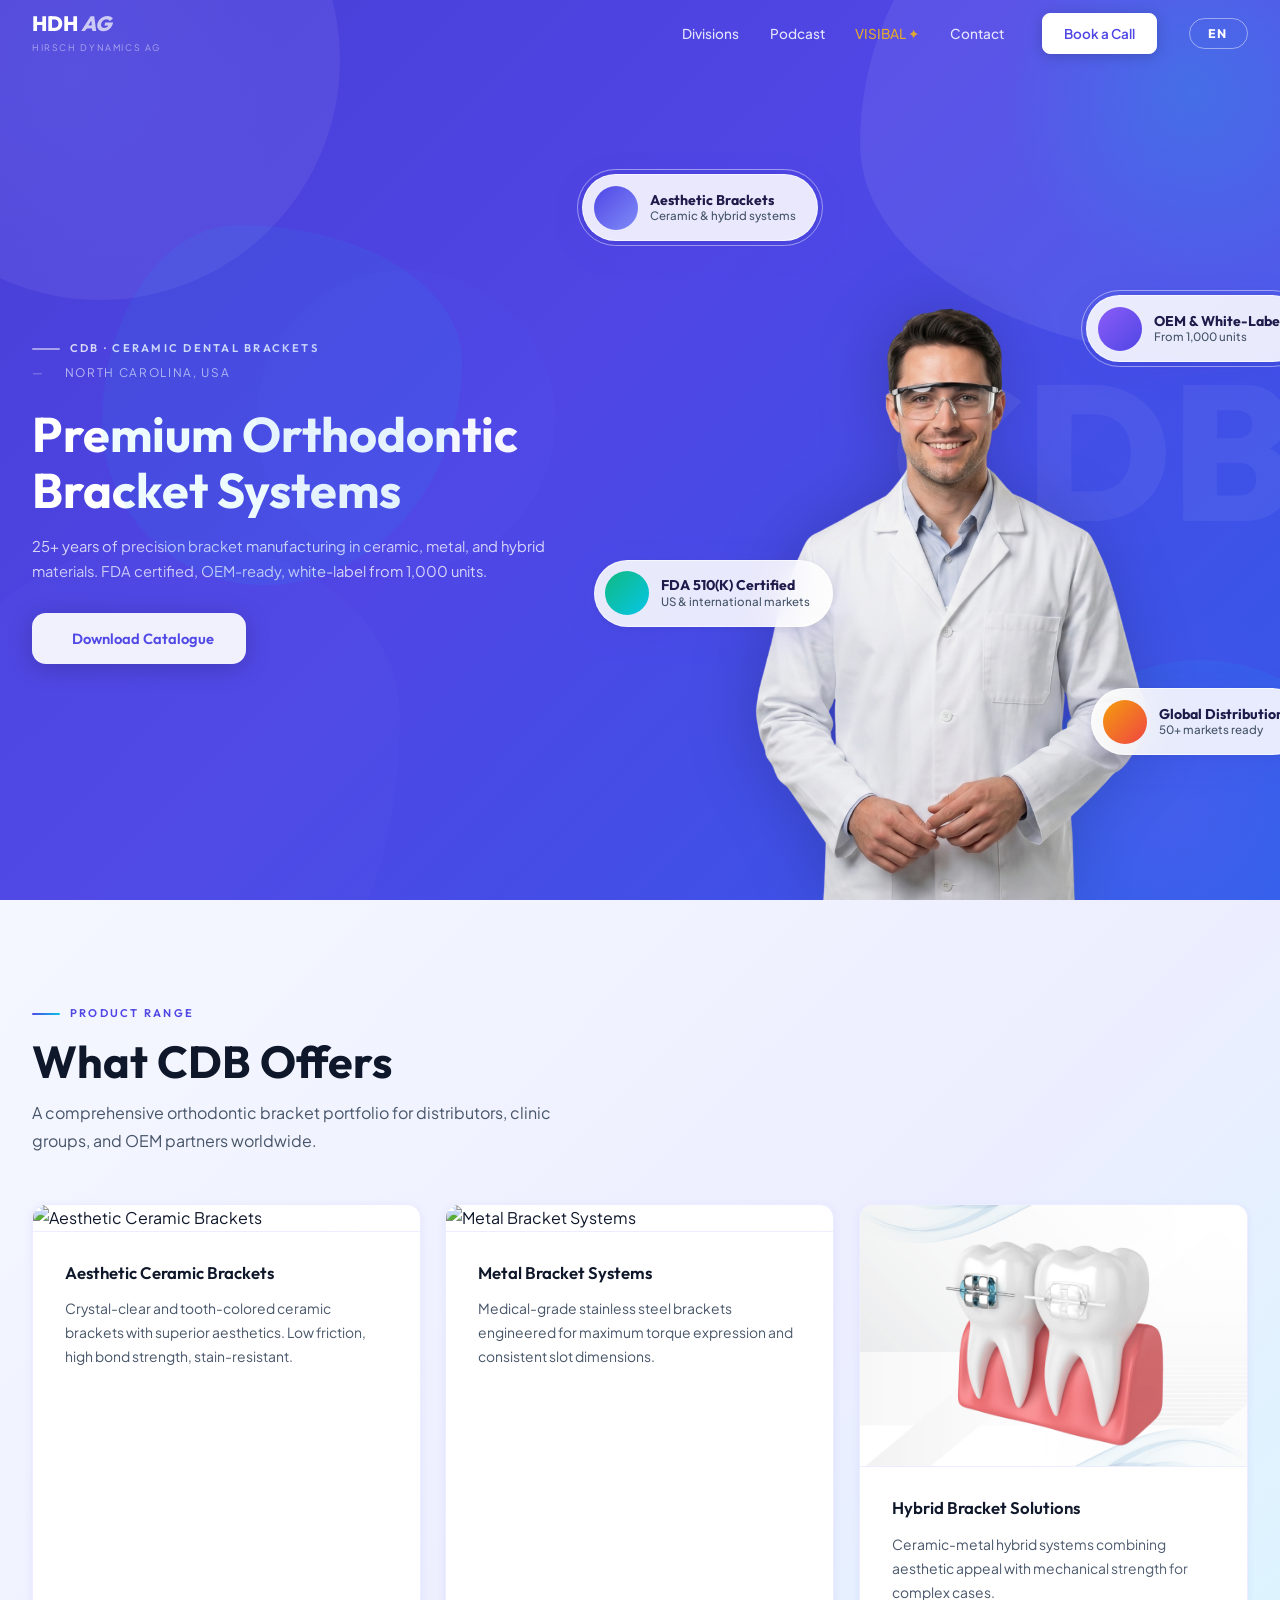
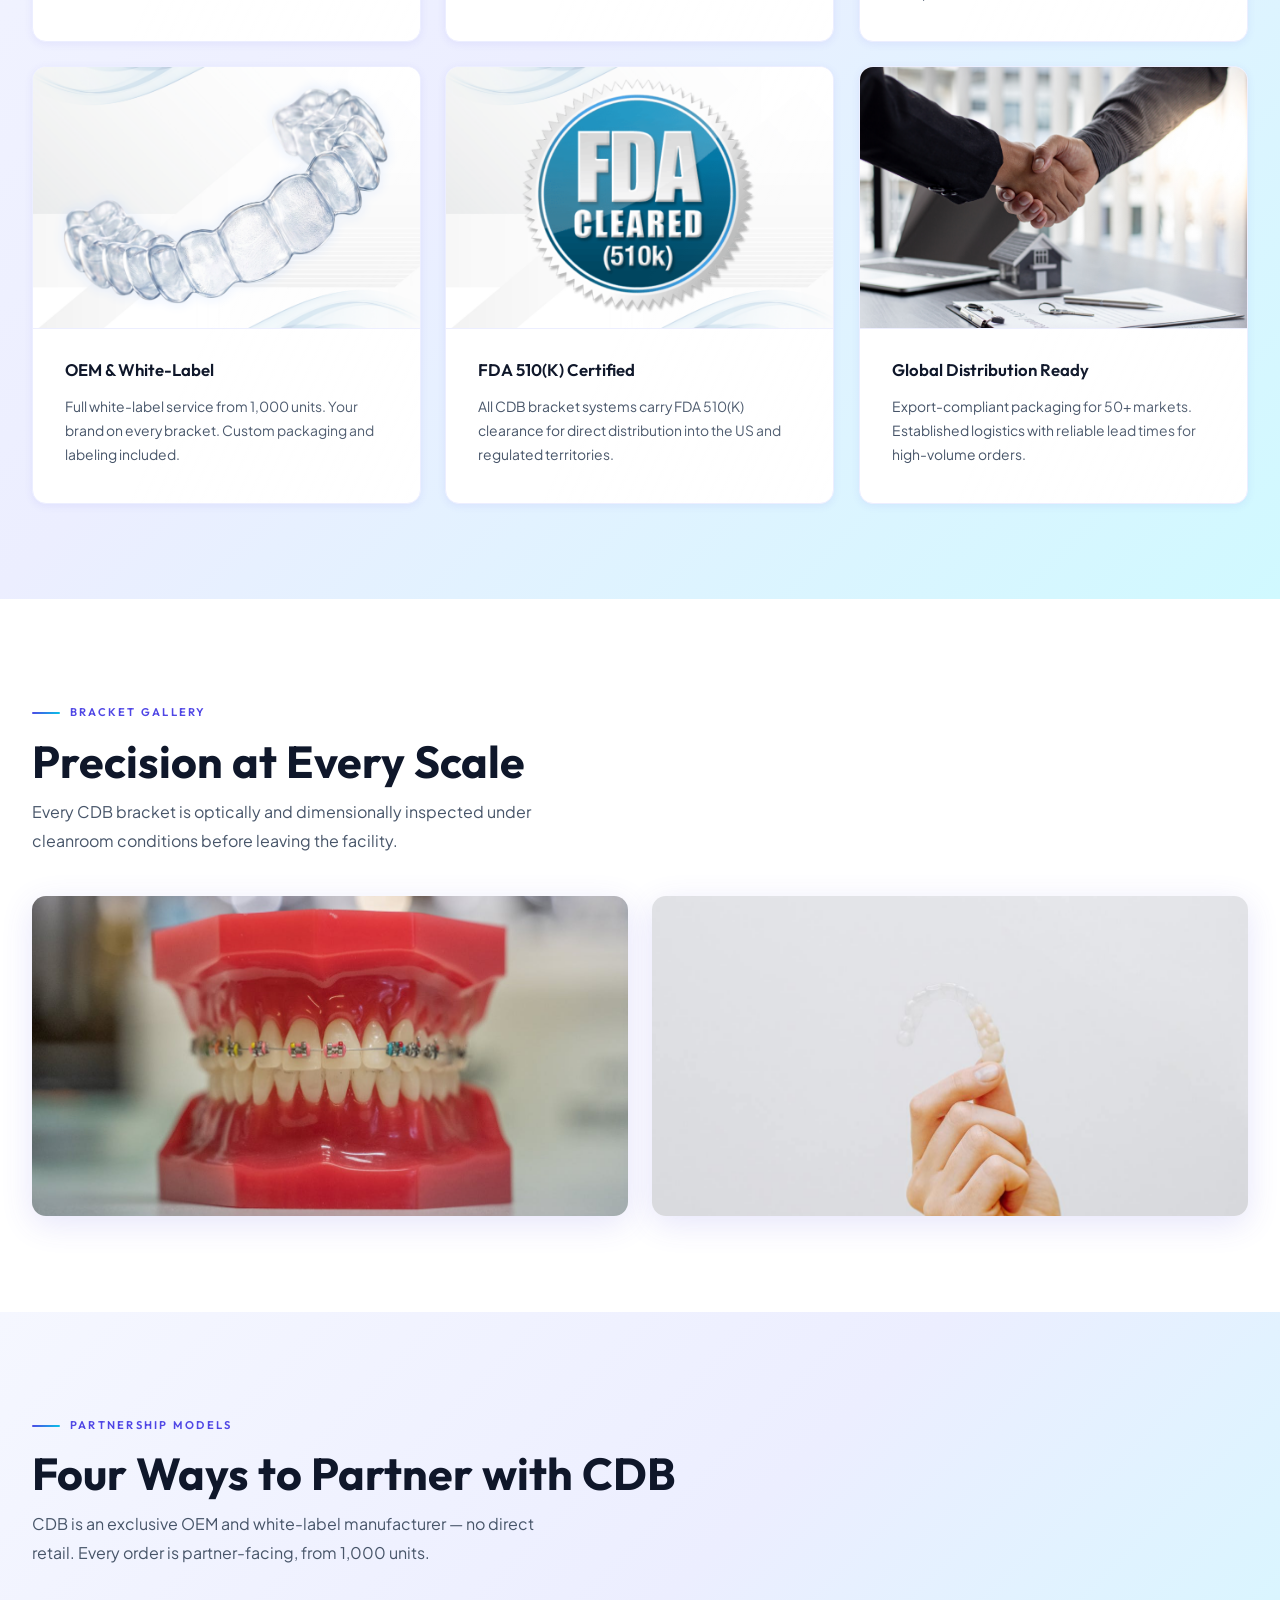
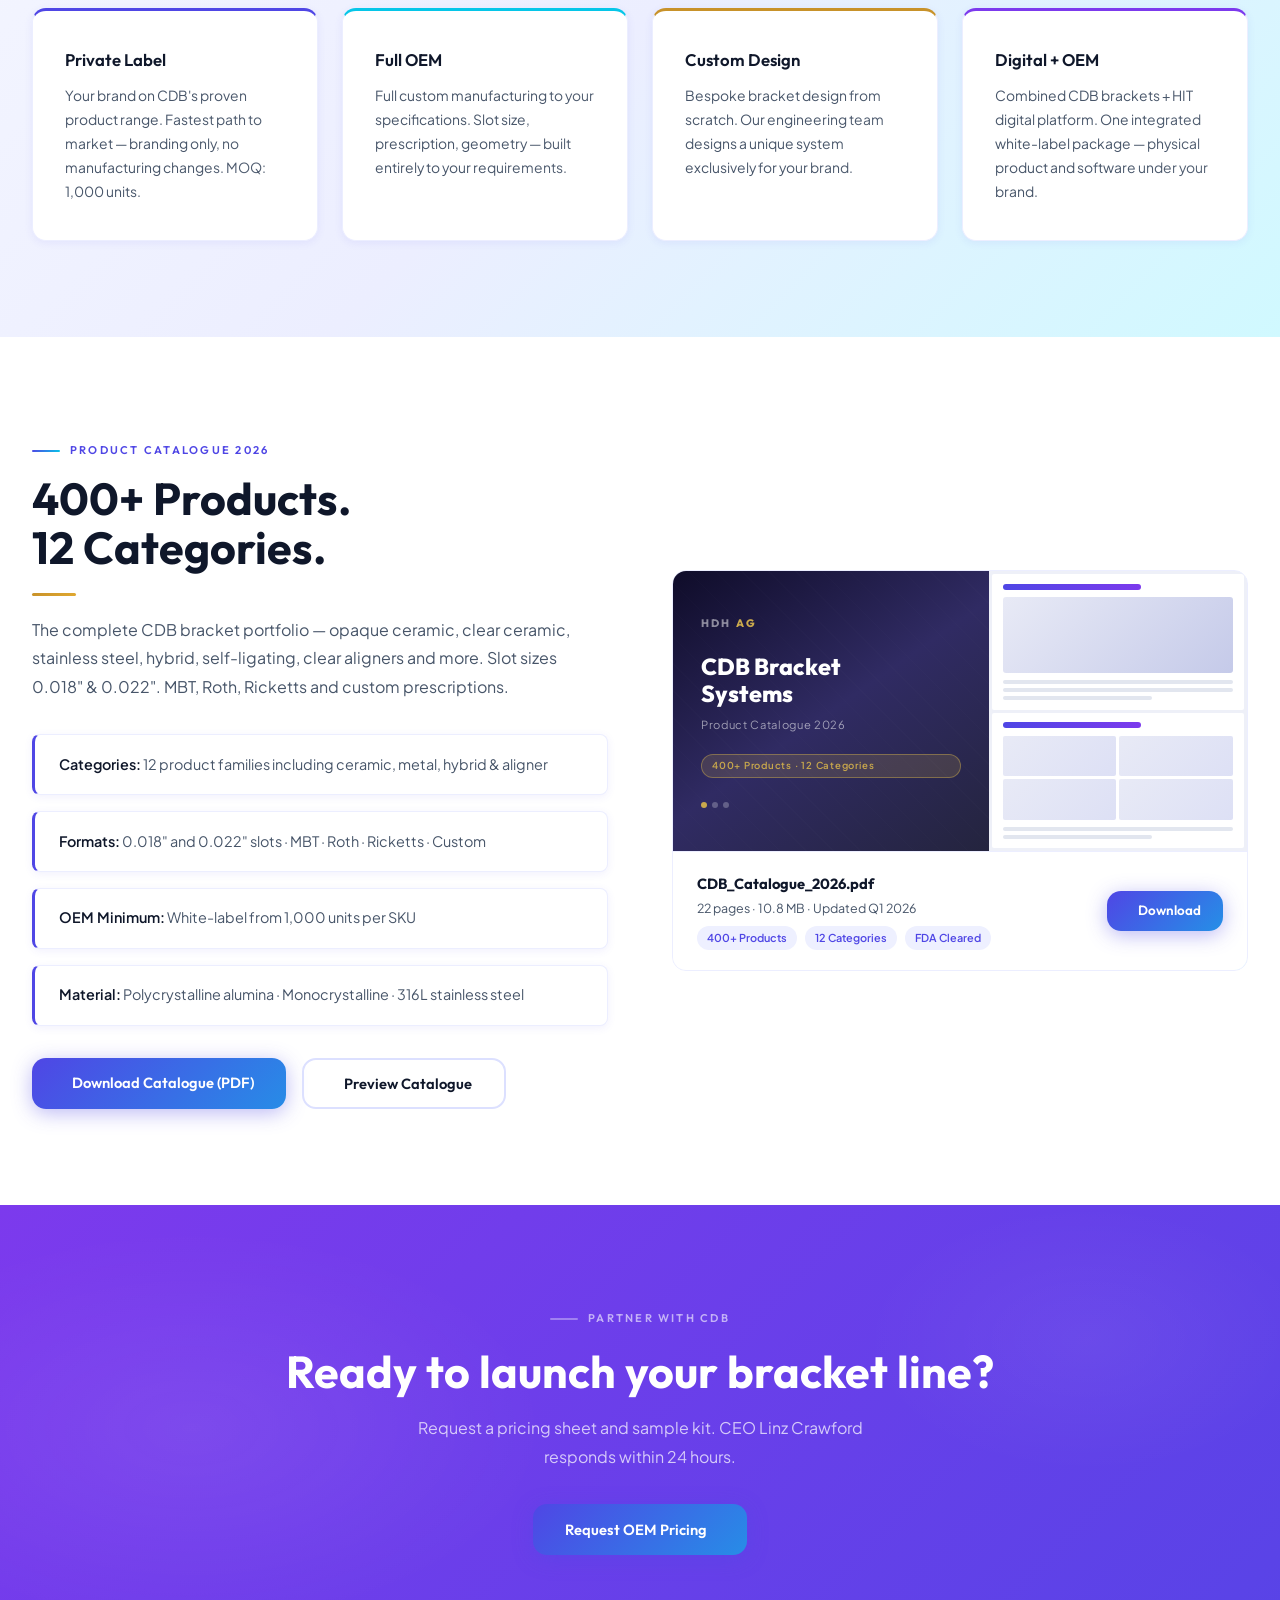
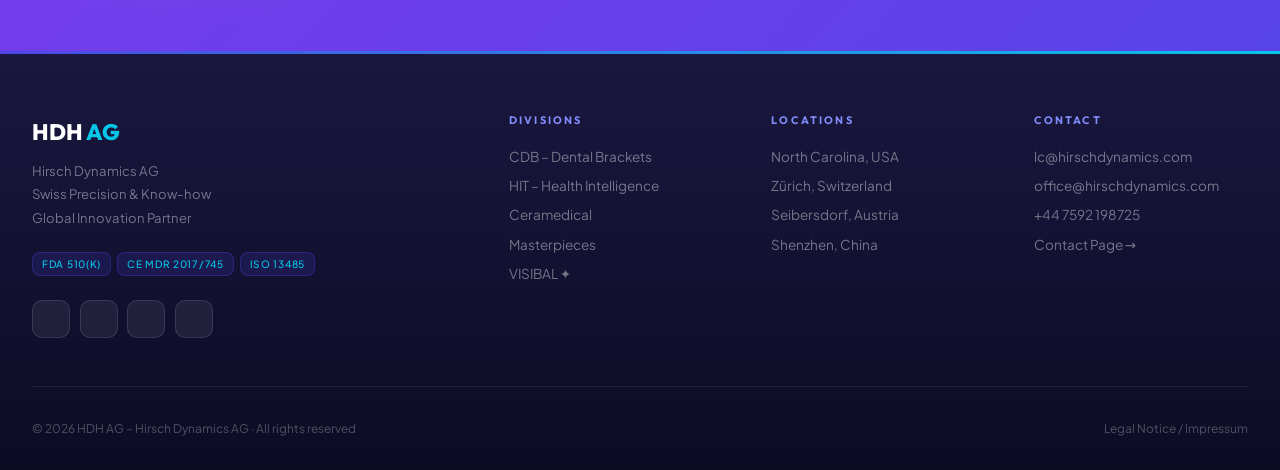
==== cdb.html @ 15e7de28 "HDH AG Website — Hirsch Dynamics AG" ====
﻿<!DOCTYPE html>
<html lang="en">
<head>
<meta charset="UTF-8">
<meta name="viewport" content="width=device-width,initial-scale=1">
<title>CDB – Ceramic Dental Brackets | HDH AG</title>
<meta name="description" content="Premium ceramic and metal orthodontic bracket systems. FDA 510(K) certified. OEM and private-label from 1,000 units. 25+ years manufacturing excellence. North Carolina, USA.">
<link rel="stylesheet" href="styles.css">
<link rel="stylesheet" href="https://unpkg.com/@phosphor-icons/web@2.1.1/src/regular/style.css">
<style>
/* ── CDB HERO FLOATING WIDGETS ─────────────── */
.cdb-fw {
  position:absolute; z-index:1;
  display:flex; align-items:center; gap:0.75rem;
  background:rgba(255,255,255,0.88); backdrop-filter:blur(18px); -webkit-backdrop-filter:blur(18px);
  border:1px solid rgba(255,255,255,0.60); border-radius:50px;
  padding:0.65rem 1.35rem 0.65rem 0.65rem;
  box-shadow:0 8px 32px rgba(79,70,229,0.16), 0 2px 8px rgba(0,0,0,0.07);
  cursor:default; white-space:nowrap;
  transition:transform 0.3s ease, box-shadow 0.3s ease;
}
.cdb-fw:hover { transform:scale(1.08) !important; background:rgba(255,255,255,0.98); box-shadow:0 16px 48px rgba(79,70,229,0.28); z-index:10; }
.cdb-fw-icon { width:44px; height:44px; border-radius:50%; display:flex; align-items:center; justify-content:center; color:#fff; font-size:1.25rem; flex-shrink:0; }
.cdb-fw-label { font-family:var(--ff-d); font-size:0.88rem; font-weight:700; color:var(--navy); line-height:1.25; }
.cdb-fw-val   { font-size:0.72rem; color:var(--text-2); font-weight:500; line-height:1.25; }
.cdb-fw-ring  { position:absolute; inset:-6px; border-radius:50px; border:1.5px solid rgba(255,255,255,0.45); animation:cdbRing 2.8s ease-in-out infinite; pointer-events:none; }

/* ── PDF PREVIEW MODAL ─────────────────────── */
.pdf-preview-card {
  background:var(--grad-subtle); border:1px solid var(--border-2);
  border-radius:var(--r2); overflow:hidden; display:flex; flex-direction:column;
  position:relative;
}
.pdf-thumb {
  position:relative; flex:1; min-height:260px; background:#f0f2ff;
  overflow:hidden; cursor:pointer;
}
.pdf-thumb iframe {
  width:100%; height:100%; border:none; pointer-events:none;
  transform:scale(1); transform-origin:top left;
}
.pdf-thumb-overlay {
  position:absolute; inset:0; display:flex; flex-direction:column;
  align-items:center; justify-content:center; gap:0.75rem;
  background:rgba(79,70,229,0.0); transition:background 0.3s;
}
.pdf-thumb:hover .pdf-thumb-overlay { background:rgba(79,70,229,0.55); }
.pdf-thumb-overlay .pdf-open-btn {
  opacity:0; transform:scale(0.85); transition:opacity 0.3s, transform 0.3s;
  background:#fff; color:var(--primary); border:none; border-radius:50px;
  padding:0.6rem 1.4rem; font-family:var(--ff-d); font-size:0.82rem; font-weight:700;
  cursor:pointer; display:flex; align-items:center; gap:0.5rem;
}
.pdf-thumb:hover .pdf-thumb-overlay .pdf-open-btn { opacity:1; transform:scale(1); }
.pdf-card-footer {
  padding:1.25rem 1.5rem; border-top:1px solid var(--border-2); background:var(--white);
  display:flex; align-items:center; justify-content:space-between; gap:1rem; flex-wrap:wrap;
}
.pdf-card-meta { font-size:0.78rem; color:var(--text-2); line-height:1.55; }
.pdf-card-name { font-family:var(--ff-d); font-size:0.92rem; font-weight:700; color:var(--text); margin-bottom:0.2rem; }
.pdf-card-tags { display:flex; gap:0.5rem; flex-wrap:wrap; margin-top:0.5rem; }
.pdf-card-tag { background:var(--primary-lt); color:var(--primary); border-radius:20px; padding:3px 10px; font-size:0.68rem; font-weight:600; }

/* Modal */
.pdf-modal { display:none; position:fixed; inset:0; z-index:9999; background:rgba(15,23,42,0.82); backdrop-filter:blur(6px); align-items:center; justify-content:center; padding:1.5rem; }
.pdf-modal.open { display:flex; }
.pdf-modal-inner { background:#1e1b4b; border-radius:var(--r2); width:100%; max-width:900px; max-height:90vh; overflow:hidden; display:flex; flex-direction:column; box-shadow:0 40px 80px rgba(0,0,0,0.5); }
.pdf-modal-header { display:flex; align-items:center; justify-content:space-between; padding:1rem 1.5rem; border-bottom:1px solid rgba(255,255,255,0.1); }
.pdf-modal-title { font-family:var(--ff-d); font-size:0.88rem; font-weight:700; color:#fff; }
.pdf-modal-actions { display:flex; align-items:center; gap:0.75rem; }
.pdf-modal-dl { display:inline-flex; align-items:center; gap:0.4rem; background:var(--primary); color:#fff; border:none; border-radius:50px; padding:0.45rem 1.1rem; font-size:0.78rem; font-weight:600; cursor:pointer; text-decoration:none; }
.pdf-modal-close { width:34px; height:34px; border-radius:50%; background:rgba(255,255,255,0.1); border:none; color:#fff; font-size:1.1rem; cursor:pointer; display:flex; align-items:center; justify-content:center; transition:background 0.2s; }
.pdf-modal-close:hover { background:rgba(255,255,255,0.22); }
.pdf-modal-body { flex:1; overflow:hidden; }
.pdf-modal-body iframe { width:100%; height:100%; min-height:70vh; border:none; display:block; }
/* ── CATALOGUE MOCKUP ─────────────────────── */
.cat-mock {
  width:100%; height:100%; min-height:280px;
  display:flex; gap:0; overflow:hidden;
}
.cat-mock-cover {
  flex:0 0 55%; background:linear-gradient(145deg,#0f0c29,#302b63,#24243e);
  display:flex; flex-direction:column; justify-content:center;
  padding:2rem 1.75rem; position:relative; overflow:hidden;
}
.cat-mock-cover-bg {
  position:absolute; inset:0; opacity:0.12;
  background:repeating-linear-gradient(45deg,transparent,transparent 18px,rgba(255,255,255,0.08) 18px,rgba(255,255,255,0.08) 19px);
}
.cat-mock-logo {
  font-family:var(--ff-d); font-size:0.68rem; font-weight:800; letter-spacing:0.2em;
  color:rgba(255,255,255,0.5); text-transform:uppercase; margin-bottom:1.25rem;
  position:relative;
}
.cat-mock-logo em { color:#c9a84c; font-style:normal; }
.cat-mock-title {
  font-family:var(--ff-d); font-size:1.45rem; font-weight:800; line-height:1.2;
  color:#fff; margin-bottom:0.5rem; position:relative;
}
.cat-mock-sub {
  font-size:0.7rem; color:rgba(255,255,255,0.55); letter-spacing:0.06em;
  margin-bottom:1.25rem; position:relative;
}
.cat-mock-badge {
  display:inline-block; background:rgba(201,168,76,0.18); border:1px solid rgba(201,168,76,0.45);
  color:#c9a84c; font-size:0.6rem; font-weight:700; letter-spacing:0.08em;
  border-radius:20px; padding:3px 10px; position:relative;
}
.cat-mock-dots { display:flex; gap:5px; margin-top:1.5rem; position:relative; }
.cat-mock-dots span { width:6px; height:6px; border-radius:50%; background:rgba(255,255,255,0.25); }
.cat-mock-dots span:first-child { background:#c9a84c; }
.cat-mock-pages {
  flex:1; background:#eef0f8; display:flex; flex-direction:column; gap:3px; padding:3px;
}
.cat-mock-page {
  flex:1; background:#fff; border-radius:2px; padding:0.6rem 0.7rem;
  display:flex; flex-direction:column; gap:0.45rem; overflow:hidden;
}
.cat-mock-page-header {
  height:6px; width:60%; background:linear-gradient(90deg,var(--primary),var(--violet));
  border-radius:3px; flex-shrink:0;
}
.cat-mock-page-img {
  flex:1; border-radius:3px; min-height:40px;
  background:linear-gradient(135deg,#e8eaf6 0%,#c5cae9 100%);
}
.cat-mock-page-grid {
  flex:1; display:grid; grid-template-columns:1fr 1fr; gap:3px; min-height:50px;
}
.cat-mock-page-grid > div {
  background:linear-gradient(135deg,#e8eaf6,#dde0f5); border-radius:2px;
}
.cat-mock-page-lines { display:flex; flex-direction:column; gap:4px; flex-shrink:0; }
.cat-mock-page-lines span { height:4px; background:#e2e6ef; border-radius:2px; width:100%; }
.cat-mock-page-lines span.short { width:65%; }

@keyframes cdbRing { 0%,100%{opacity:.5;transform:scale(1);} 50%{opacity:0;transform:scale(1.14);} }
/* ── CDB HERO BLOBS + CORNER GLOWS ─────────── */
.cdb-blob { position:absolute; pointer-events:none; border-radius:50%; z-index:0; }
.cdb-blob-a { width:480px;height:480px; top:-180px; left:-140px; background:rgba(255,255,255,0.06); animation:blobMorphC 18s ease-in-out infinite; }
.cdb-blob-b { width:360px;height:360px; bottom:-120px; right:-100px; background:rgba(6,198,232,0.08); animation:blobFloatC 22s ease-in-out infinite reverse; animation-delay:-6s; }
.cdb-blob-c { width:300px;height:300px; top:30%; left:20%; background:rgba(99,102,241,0.06); animation:blobMorphC 14s ease-in-out infinite; animation-delay:-4s; }
@keyframes blobMorphC { 0%,100%{border-radius:60% 40% 30% 70%/60% 30% 70% 40%;transform:translate(0,0);} 50%{border-radius:40% 60% 55% 45%/45% 55% 35% 65%;transform:translate(20px,-24px);} }
@keyframes blobFloatC { 0%,100%{border-radius:55% 45% 35% 65%/55% 35% 65% 45%;transform:translate(0,0) scale(1);} 50%{border-radius:40% 60% 60% 40%/40% 60% 40% 60%;transform:translate(24px,-30px) scale(1.06);} }
.cdb-glow { position:absolute; pointer-events:none; border-radius:50%; z-index:0; }
.cdb-glow-tl { width:440px;height:440px; top:-150px; left:-150px; background:radial-gradient(circle,rgba(99,102,241,0.24) 0%,transparent 70%); animation:cdbGlow 9s ease-in-out infinite; }
.cdb-glow-tr { width:380px;height:380px; top:-100px; right:-100px; background:radial-gradient(circle,rgba(6,198,232,0.20) 0%,transparent 70%); animation:cdbGlow 11s ease-in-out infinite 2s; }
.cdb-glow-bl { width:360px;height:360px; bottom:-120px; left:-80px; background:radial-gradient(circle,rgba(79,70,229,0.18) 0%,transparent 70%); animation:cdbGlow 13s ease-in-out infinite 4s; }
.cdb-glow-br { width:420px;height:420px; bottom:-130px; right:-110px; background:radial-gradient(circle,rgba(139,92,246,0.16) 0%,transparent 70%); animation:cdbGlow 10s ease-in-out infinite 1s; }
@keyframes cdbGlow { 0%,100%{opacity:0.7;transform:scale(1);} 50%{opacity:1;transform:scale(1.18);} }
@keyframes cdbF1 { 0%,100%{transform:translateY(0) rotate(-1deg);}  50%{transform:translateY(-11px) rotate(1deg);} }
@keyframes cdbF2 { 0%,100%{transform:translateY(0);}               50%{transform:translateY(-9px);} }
@keyframes cdbF3 { 0%,100%{transform:translateY(0) rotate(1deg);}   50%{transform:translateY(-12px) rotate(-1deg);} }
@keyframes cdbF4 { 0%,100%{transform:translateY(0);}               50%{transform:translateY(-8px);} }
.cdb-fw-1 { top:4%;    left:-14%;  animation:cdbF1 4.0s ease-in-out infinite; }
.cdb-fw-2 { top:20%;  right:-10%; animation:cdbF2 3.6s ease-in-out infinite 0.5s; }
.cdb-fw-3 { top:55%;  left:-12%;  animation:cdbF3 5.0s ease-in-out infinite 1.0s; }
.cdb-fw-4 { top:72%; right:-10%;animation:cdbF4 4.4s ease-in-out infinite 0.3s; }
</style>
</head>
<body>
<nav class="nav nav-on-dark" id="mainNav">
  <div class="nav-wrap">
    <a href="index.html" class="nav-logo"><span class="nav-logo-main">HDH <em>AG</em></span><span class="nav-logo-sub">Hirsch Dynamics AG</span></a>
    <button class="hamburger" id="hamburger" aria-label="Menu"><span></span><span></span><span></span></button>
    <div class="nav-menu" id="navMenu">
      <a href="index.html#divisions" data-i18n="nav_divs">Divisions</a>
      <a href="podcast.html">Podcast</a>
      <a href="visibal-plattform.html" class="nav-gold">VISIBAL ✦</a>
      <a href="contact.html" data-i18n="nav_contact">Contact</a>
    </div>
    <a href="contact.html" class="nav-cta" data-i18n="nav_cta">Book a Call</a>
    <div class="lang-switcher">
      <button class="lang-btn" id="langBtn" aria-label="Select language">
        <i class="ph ph-globe"></i>
        <span id="langCurrent">EN</span>
        <i class="ph ph-caret-down lang-caret"></i>
      </button>
      <div class="lang-menu" id="langMenu">
        <button data-lang="de" data-label="DE">DE</button>
        <button data-lang="en" data-label="EN" class="active">EN</button>
        <button data-lang="es" data-label="ES">ES</button>
        <button data-lang="fr" data-label="FR">FR</button>
      </div>
    </div>  </div>
</nav>

<div class="page-hero" data-bg="CDB">
  <div class="cdb-blob cdb-blob-a"></div>
  <div class="cdb-blob cdb-blob-b"></div>
  <div class="cdb-blob cdb-blob-c"></div>
  <div class="cdb-glow cdb-glow-tl"></div>
  <div class="cdb-glow cdb-glow-tr"></div>
  <div class="cdb-glow cdb-glow-bl"></div>
  <div class="cdb-glow cdb-glow-br"></div>
  <div class="wrap">
    <div class="page-hero-grid">
      <div class="page-hero-text-col">
        <div class="label reveal" data-i18n="cdb_label">CDB · Ceramic Dental Brackets</div>
        <div class="page-hero-loc reveal d1"><i class="ph ph-map-pin"></i> <span data-i18n="cdb_loc">North Carolina, USA</span></div>
        <h1 class="reveal d1" data-i18n="cdb_title">Premium Orthodontic Bracket Systems</h1>
        <p class="reveal d2" data-i18n="cdb_desc">25+ years of precision bracket manufacturing in ceramic, metal, and hybrid materials. FDA certified, OEM-ready, white-label from 1,000 units.</p>
        <div class="reveal d3" style="display:flex;gap:1rem;flex-wrap:wrap">
          <a href="downloads/CDB_Catalogue_2026.pdf" download class="btn btn-primary"><i class="ph ph-file-pdf"></i> <span data-i18n="cdb_cta">Download Catalogue</span></a>
        </div>
      </div>
      <div class="page-hero-img-col reveal d2">
        <div class="page-hero-img-wrap">
          <div class="cdb-fw cdb-fw-1">
            <div class="cdb-fw-icon" style="background:linear-gradient(135deg,#4f46e5,#818cf8)"><i class="ph ph-diamond"></i></div>
            <div><div class="cdb-fw-label">Aesthetic Brackets</div><div class="cdb-fw-val">Ceramic &amp; hybrid systems</div></div>
            <div class="cdb-fw-ring"></div>
          </div>
          <div class="cdb-fw cdb-fw-2">
            <div class="cdb-fw-icon" style="background:linear-gradient(135deg,#8b5cf6,#4f46e5)"><i class="ph ph-package"></i></div>
            <div><div class="cdb-fw-label">OEM &amp; White-Label</div><div class="cdb-fw-val">From 1,000 units</div></div>
            <div class="cdb-fw-ring"></div>
          </div>
          <div class="cdb-fw cdb-fw-3">
            <div class="cdb-fw-icon" style="background:linear-gradient(135deg,#10b981,#06c6e8)"><i class="ph ph-shield-check"></i></div>
            <div><div class="cdb-fw-label">FDA 510(K) Certified</div><div class="cdb-fw-val">US &amp; international markets</div></div>
          </div>
          <div class="cdb-fw cdb-fw-4">
            <div class="cdb-fw-icon" style="background:linear-gradient(135deg,#f59e0b,#ef4444)"><i class="ph ph-globe-hemisphere-west"></i></div>
            <div><div class="cdb-fw-label">Global Distribution</div><div class="cdb-fw-val">50+ markets ready</div></div>
          </div>
          <img src="images/Premium%20Orthodontic%20Bracket%20Systems/hero%20section.png" alt="CDB Premium Orthodontic Bracket Systems" class="page-hero-img">
        </div>
      </div>
    </div>
  </div>
</div>

<section class="section section-alt">
  <div class="wrap">
    <div class="reveal"><div class="label">Product Range</div><h2 class="s-title">What CDB Offers</h2><p class="s-sub">A comprehensive orthodontic bracket portfolio for distributors, clinic groups, and OEM partners worldwide.</p></div>
    <div class="features-grid reveal d1">
      <div class="feature-card">
        <div class="fc-img">
          <img src="images/Premium%20Orthodontic%20Bracket%20Systems/Aesthetic%20Ceramic%20Brackets.png" alt="Aesthetic Ceramic Brackets">
        </div>
        <div class="feature-title">Aesthetic Ceramic Brackets</div><p class="feature-desc">Crystal-clear and tooth-colored ceramic brackets with superior aesthetics. Low friction, high bond strength, stain-resistant.</p>
      </div>
      <div class="feature-card">
        <div class="fc-img">
          <img src="images/Premium%20Orthodontic%20Bracket%20Systems/Metal%20Bracket%20Systems.png" alt="Metal Bracket Systems">
        </div>
        <div class="feature-title">Metal Bracket Systems</div><p class="feature-desc">Medical-grade stainless steel brackets engineered for maximum torque expression and consistent slot dimensions.</p>
      </div>
      <div class="feature-card">
        <div class="fc-img">
          <img src="images/Premium%20Orthodontic%20Bracket%20Systems/Hybrid%20Bracket%20Solutions.png" alt="Hybrid Bracket Solutions">
        </div>
        <div class="feature-title">Hybrid Bracket Solutions</div><p class="feature-desc">Ceramic-metal hybrid systems combining aesthetic appeal with mechanical strength for complex cases.</p>
      </div>
      <div class="feature-card">
        <div class="fc-img">
          <img src="images/Premium%20Orthodontic%20Bracket%20Systems/OEM%20%26%20White-Label.png" alt="OEM & White-Label">
        </div>
        <div class="feature-title">OEM &amp; White-Label</div><p class="feature-desc">Full white-label service from 1,000 units. Your brand on every bracket. Custom packaging and labeling included.</p>
      </div>
      <div class="feature-card">
        <div class="fc-img">
          <img src="images/Premium%20Orthodontic%20Bracket%20Systems/FDA%20510%28K%29%20Certified.png" alt="FDA 510(K) Certified">
        </div>
        <div class="feature-title">FDA 510(K) Certified</div><p class="feature-desc">All CDB bracket systems carry FDA 510(K) clearance for direct distribution into the US and regulated territories.</p>
      </div>
      <div class="feature-card">
        <div class="fc-img">
          <img src="images/Premium%20Orthodontic%20Bracket%20Systems/Global%20Distribution%20Ready.png" alt="Global Distribution Ready">
        </div>
        <div class="feature-title">Global Distribution Ready</div><p class="feature-desc">Export-compliant packaging for 50+ markets. Established logistics with reliable lead times for high-volume orders.</p>
      </div>
    </div>
  </div>
</section>


<!-- PRODUCT IMAGE GALLERY -->
<section class="section">
  <div class="wrap">
    <div class="reveal">
      <div class="label">Bracket Gallery</div>
      <h2 class="s-title">Precision at Every Scale</h2>
      <p class="s-sub">Every CDB bracket is optically and dimensionally inspected under cleanroom conditions before leaving the facility.</p>
    </div>
    <div style="display:grid;grid-template-columns:1fr 1fr;gap:1.5rem;margin-top:2.5rem" class="reveal d1">
      <div style="border-radius:var(--r2);overflow:hidden;box-shadow:var(--shadow-md)">
        <img src="images/brackets/brackets-model.jpg" alt="CDB ceramic dental brackets on model" style="width:100%;height:320px;object-fit:cover;display:block">
      </div>
      <div style="border-radius:var(--r2);overflow:hidden;box-shadow:var(--shadow-md)">
        <img src="images/aligners/aligner-hand.jpg" alt="Clear aligner white label OEM" style="width:100%;height:320px;object-fit:cover;display:block">
      </div>
    </div>
  </div>
</section>

<!-- OEM MODELS -->
<section class="section section-alt">
  <div class="wrap">
    <div class="reveal">
      <div class="label">Partnership Models</div>
      <h2 class="s-title">Four Ways to Partner with CDB</h2>
      <p class="s-sub">CDB is an exclusive OEM and white-label manufacturer — no direct retail. Every order is partner-facing, from 1,000 units.</p>
    </div>
    <div style="display:grid;grid-template-columns:repeat(4,1fr);gap:1.5rem;margin-top:2.5rem" class="reveal d1">
      <div class="feature-card" style="border-top:3px solid var(--primary)">
        <div class="feature-title">Private Label</div>
        <p class="feature-desc">Your brand on CDB's proven product range. Fastest path to market — branding only, no manufacturing changes. MOQ: 1,000 units.</p>
      </div>
      <div class="feature-card" style="border-top:3px solid var(--cyan)">
        <div class="feature-title">Full OEM</div>
        <p class="feature-desc">Full custom manufacturing to your specifications. Slot size, prescription, geometry — built entirely to your requirements.</p>
      </div>
      <div class="feature-card" style="border-top:3px solid var(--gold)">
        <div class="feature-title">Custom Design</div>
        <p class="feature-desc">Bespoke bracket design from scratch. Our engineering team designs a unique system exclusively for your brand.</p>
      </div>
      <div class="feature-card" style="border-top:3px solid var(--violet)">
        <div class="feature-title">Digital + OEM</div>
        <p class="feature-desc">Combined CDB brackets + HIT digital platform. One integrated white-label package — physical product and software under your brand.</p>
      </div>
    </div>
  </div>
</section>

<!-- CATALOGUE DOWNLOAD -->
<section class="section">
  <div class="wrap">
    <div style="display:grid;grid-template-columns:1fr 1fr;gap:4rem;align-items:center" class="reveal">
      <div>
        <div class="label">Product Catalogue 2026</div>
        <h2 class="s-title">400+ Products.<br>12 Categories.</h2>
        <div class="gold-bar"></div>
        <p style="color:var(--text-2);line-height:1.8;margin-bottom:1.5rem">The complete CDB bracket portfolio — opaque ceramic, clear ceramic, stainless steel, hybrid, self-ligating, clear aligners and more. Slot sizes 0.018" &amp; 0.022". MBT, Roth, Ricketts and custom prescriptions.</p>
        <ul class="spec-list" style="margin-bottom:2rem">
          <li class="spec-item"><strong>Categories:</strong> 12 product families including ceramic, metal, hybrid &amp; aligner</li>
          <li class="spec-item"><strong>Formats:</strong> 0.018" and 0.022" slots · MBT · Roth · Ricketts · Custom</li>
          <li class="spec-item"><strong>OEM Minimum:</strong> White-label from 1,000 units per SKU</li>
          <li class="spec-item"><strong>Material:</strong> Polycrystalline alumina · Monocrystalline · 316L stainless steel</li>
        </ul>
        <div style="display:flex;gap:1rem;flex-wrap:wrap">
          <a href="downloads/CDB_Catalogue_2026.pdf" download class="btn btn-primary"><i class="ph ph-file-pdf"></i> Download Catalogue (PDF)</a>
          <button onclick="document.getElementById('pdfModal').classList.add('open')" class="btn btn-outline" style="border-color:var(--border);color:var(--text)"><i class="ph ph-eye"></i> Preview Catalogue</button>
        </div>
      </div>

      <!-- PDF PREVIEW CARD -->
      <div class="pdf-preview-card">
        <div class="pdf-thumb" onclick="document.getElementById('pdfModal').classList.add('open')">
          <!-- Visual catalogue mockup -->
          <div class="cat-mock">
            <div class="cat-mock-cover">
              <div class="cat-mock-cover-bg"></div>
              <div class="cat-mock-logo">HDH <em>AG</em></div>
              <div class="cat-mock-title">CDB Bracket<br>Systems</div>
              <div class="cat-mock-sub">Product Catalogue 2026</div>
              <div class="cat-mock-badge">400+ Products · 12 Categories</div>
              <div class="cat-mock-dots">
                <span></span><span></span><span></span>
              </div>
            </div>
            <div class="cat-mock-pages">
              <div class="cat-mock-page">
                <div class="cat-mock-page-header"></div>
                <div class="cat-mock-page-img"></div>
                <div class="cat-mock-page-lines">
                  <span></span><span></span><span class="short"></span>
                </div>
              </div>
              <div class="cat-mock-page">
                <div class="cat-mock-page-header"></div>
                <div class="cat-mock-page-grid">
                  <div></div><div></div><div></div><div></div>
                </div>
                <div class="cat-mock-page-lines">
                  <span></span><span class="short"></span>
                </div>
              </div>
            </div>
          </div>
          <div class="pdf-thumb-overlay">
            <button class="pdf-open-btn"><i class="ph ph-arrows-out"></i> Open Full Preview</button>
          </div>
        </div>
        <div class="pdf-card-footer">
          <div>
            <div class="pdf-card-name">CDB_Catalogue_2026.pdf</div>
            <div class="pdf-card-meta">22 pages · 10.8 MB · Updated Q1 2026</div>
            <div class="pdf-card-tags">
              <span class="pdf-card-tag">400+ Products</span>
              <span class="pdf-card-tag">12 Categories</span>
              <span class="pdf-card-tag">FDA Cleared</span>
            </div>
          </div>
          <a href="downloads/CDB_Catalogue_2026.pdf" download class="btn btn-primary btn-sm" style="flex-shrink:0"><i class="ph ph-download-simple"></i> Download</a>
        </div>
      </div>
    </div>
  </div>
</section>


<div class="cta-banner">
  <div class="wrap">
    <div class="label" style="justify-content:center;margin:0 auto 1.25rem;color:rgba(255,255,255,0.6)">Partner With CDB</div>
    <h2 class="reveal">Ready to launch your bracket line?</h2>
    <p class="reveal d1">Request a pricing sheet and sample kit. CEO Linz Crawford responds within 24 hours.</p>
    <div class="reveal d2" style="display:flex;gap:1rem;justify-content:center;flex-wrap:wrap">
      <a href="contact.html" class="btn btn-primary">Request OEM Pricing <i class="ph ph-arrow-right"></i></a>
    </div>
  </div>
</div>

<footer>
  <div class="wrap">
    <div class="footer-grid">
      <div>
        <div class="f-brand-name">HDH <em>AG</em></div>
        <p class="f-brand-tag">Hirsch Dynamics AG<br>Swiss Precision &amp; Know-how<br>Global Innovation Partner</p>
        <div class="f-certs"><span class="f-cert">FDA 510(K)</span><span class="f-cert">CE MDR 2017/745</span><span class="f-cert">ISO 13485</span></div>
        <div class="f-social">
          <a href="https://www.linkedin.com/company/hirsch-advanced-technologies-gmbh/" target="_blank" rel="noopener" aria-label="LinkedIn" class="f-social-link"><i class="ph ph-linkedin-logo"></i></a>
          <a href="https://www.youtube.com/channel/UCNhtc2e2zEk64QOtgOJaAHA" target="_blank" rel="noopener" aria-label="YouTube" class="f-social-link yt"><i class="ph ph-youtube-logo"></i></a>
          <a href="https://web.facebook.com/hirschdynamics/" target="_blank" rel="noopener" aria-label="Facebook" class="f-social-link fb"><i class="ph ph-facebook-logo"></i></a>
          <a href="https://www.instagram.com/hirschdynamics/" target="_blank" rel="noopener" aria-label="Instagram" class="f-social-link ig"><i class="ph ph-instagram-logo"></i></a>
        </div>
      </div>
      <div class="f-col"><h4 data-i18n="footer_divs">Divisions</h4><a href="cdb.html">CDB – Dental Brackets</a><a href="hit.html">HIT – Health Intelligence</a><a href="ceramedical.html">Ceramedical</a><a href="masterpieces.html">Masterpieces</a><a href="visibal-plattform.html">VISIBAL ✦</a></div>
      <div class="f-col"><h4 data-i18n="footer_loc">Locations</h4><p>North Carolina, USA</p><p>Zürich, Switzerland</p><p>Seibersdorf, Austria</p><p>Shenzhen, China</p></div>
      <div class="f-col"><h4 data-i18n="footer_contact">Contact</h4><a href="mailto:lc@hirschdynamics.com">lc@hirschdynamics.com</a><a href="mailto:office@hirschdynamics.com">office@hirschdynamics.com</a><a href="tel:+447592198725">+44 7592 198725</a><a href="contact.html">Contact Page →</a></div>
    </div>
    <div class="f-bottom"><p>© 2026 HDH AG – Hirsch Dynamics AG · All rights reserved</p><a href="impressum.html">Legal Notice / Impressum</a></div>
  </div>
</footer>
</div>
<script src="translations.js"></script>
<script src="main.js"></script>

<!-- PDF MODAL -->
<div class="pdf-modal" id="pdfModal" onclick="if(event.target===this)this.classList.remove('open')">
  <div class="pdf-modal-inner">
    <div class="pdf-modal-header">
      <span class="pdf-modal-title"><i class="ph ph-file-pdf"></i> CDB_Catalogue_2026.pdf — Preview</span>
      <div class="pdf-modal-actions">
        <a href="downloads/CDB_Catalogue_2026.pdf" download class="pdf-modal-dl"><i class="ph ph-download-simple"></i> Download</a>
        <button class="pdf-modal-close" onclick="document.getElementById('pdfModal').classList.remove('open')"><i class="ph ph-x"></i></button>
      </div>
    </div>
    <div class="pdf-modal-body">
      <iframe src="downloads/CDB_Catalogue_2026.pdf#toolbar=1&navpanes=1" title="CDB Catalogue 2026 Full Preview"></iframe>
    </div>
  </div>
</div>
</body>
</html>
---- styles.css ----
/* ═══════════════════════════════════════════════
   HDH AG — Design System v3
   Vibrant · Gradient · Animated · Premium
   Outfit (display) + Plus Jakarta Sans (body)
═══════════════════════════════════════════════ */

@import url('fonts/fonts.css');

/* ── TOKENS ───────────────────────────────── */
:root {
  --white:      #FFFFFF;
  --bg:         #F5F7FF;
  --bg-2:       #ECEEFF;

  /* Core — vibrant indigo/blue/cyan */
  --primary:    #4F46E5;
  --primary-2:  #6366F1;
  --primary-3:  #818CF8;
  --primary-lt: #EEF0FF;

  /* Backward-compat aliases so existing HTML var() refs still work */
  --navy:       #1E1B4B;
  --navy-2:     #2D2A7A;
  --blue:       #4F46E5;
  --blue-2:     #6366F1;
  --blue-lt:    #EEF0FF;

  /* Cyan accent */
  --cyan:       #06C6E8;
  --cyan-lt:    #CFFAFE;

  /* Violet depth */
  --violet:     #7C3AED;

  /* Gold — VISIBAL / premium */
  --gold:       #C8922A;
  --gold-2:     #E0A830;
  --gold-lt:    #FFF8E6;
  --gold-bd:    rgba(200,146,42,0.30);
  --gold-dim:   rgba(200,146,42,0.08);

  /* Text */
  --text:       #0F172A;
  --text-2:     #475569;
  --muted:      rgba(255,255,255,0.62);
  --dark:       #0F172A;

  /* Borders */
  --border:     #DCE0FF;
  --border-2:   #ECEEFF;

  /* Gradients */
  --grad:         linear-gradient(135deg, #4F46E5 0%, #06C6E8 100%);
  --grad-2:       linear-gradient(135deg, #7C3AED 0%, #4F46E5 50%, #06C6E8 100%);
  --grad-hero:    linear-gradient(135deg, #4338CA 0%, #4F46E5 30%, #2563EB 65%, #06C6E8 100%);
  --grad-navy:    linear-gradient(135deg, #1E1B4B 0%, #2D2A7A 100%);
  --grad-warm:    linear-gradient(135deg, #C8922A 0%, #E0A830 100%);
  --grad-subtle:  linear-gradient(135deg, #F5F7FF 0%, #ECEEFF 50%, #D0F9FF 100%);

  /* Shadows */
  --shadow-sm:  0 2px 8px rgba(79,70,229,0.08);
  --shadow-md:  0 8px 32px rgba(79,70,229,0.14);
  --shadow-lg:  0 20px 60px rgba(79,70,229,0.22);

  /* Motion */
  --ff-d:    'Outfit', system-ui, sans-serif;
  --ff-b:    'Plus Jakarta Sans', system-ui, sans-serif;
  --ease:    cubic-bezier(0.4,0,0.2,1);
  --spring:  cubic-bezier(0.34,1.56,0.64,1);
  --r:       8px;
  --r2:      14px;
  --r3:      24px;
}

/* ── RESET ────────────────────────────────── */
*,*::before,*::after { box-sizing:border-box; margin:0; padding:0; }
html { scroll-behavior:smooth; font-size:16px; }
body {
  font-family:var(--ff-b);
  background:var(--white);
  color:var(--text);
  overflow-x:hidden;
  -webkit-font-smoothing:antialiased;
  line-height:1.6;
}
img { display:block; max-width:100%; }
a { color:inherit; }

/* ── TYPOGRAPHY ───────────────────────────── */
h1,h2,h3,h4 { font-family:var(--ff-d); line-height:1.1; font-weight:700; }
.label {
  font-size:0.7rem; font-family:var(--ff-d);
  letter-spacing:0.2em; text-transform:uppercase;
  color:var(--primary); font-weight:600;
  display:inline-flex; align-items:center; gap:10px;
}
.label::before {
  content:''; display:block; width:28px; height:2px;
  background:var(--grad); border-radius:2px;
}
.s-title { font-size:clamp(1.9rem,3.8vw,2.8rem); margin-top:0.9rem; color:var(--text); }
.s-sub { font-size:1rem; color:var(--text-2); max-width:520px; line-height:1.8; margin-top:0.75rem; }
.blue-bar { width:44px; height:3px; background:var(--grad); border-radius:3px; margin:1.25rem 0; }

/* ── NAV ──────────────────────────────────── */
.nav,
.nav.scrolled,
.nav.scrolled.nav-on-light,
.nav.scrolled.nav-on-dark {
  position:fixed; top:0; left:0; right:0; height:68px; z-index:900;
  background:transparent !important;
  backdrop-filter:none !important;
  -webkit-backdrop-filter:none !important;
  border-bottom:1px solid transparent !important;
  box-shadow:none !important;
  transition: transform 0.38s var(--ease);
}

/* Hide on scroll-down */
.nav.nav-hidden { transform:translateY(-100%); }

/* ── Nav over dark sections (hero / page-hero) — white text */
.nav.nav-on-dark .nav-logo-main    { color:#fff; }
.nav.nav-on-dark .nav-logo-main em { color:rgba(255,255,255,0.70); }
.nav.nav-on-dark .nav-logo-sub     { color:rgba(255,255,255,0.50); }
.nav.nav-on-dark .nav-menu a       { color:rgba(255,255,255,0.85); }
.nav.nav-on-dark .nav-menu a:hover { color:#fff; background:rgba(255,255,255,0.12); }
.nav.nav-on-dark .nav-menu a.active { color:#fff; }
.nav.nav-on-dark .nav-menu a.nav-gold { color:var(--gold-2); }
.nav.nav-on-dark .hamburger span   { background:#fff; }
.nav.nav-on-dark .nav-cta {
  background:#fff;
  border:1px solid #fff;
  color:var(--primary); box-shadow:0 2px 14px rgba(0,0,0,0.18);
}
.nav.nav-on-dark .nav-cta:hover { background:#f0f0ff; box-shadow:0 4px 20px rgba(0,0,0,0.22); transform:translateY(-1px); }

/* ── Nav over light sections — dark text */
.nav.nav-on-light .nav-logo-main    { color:var(--navy); }
.nav.nav-on-light .nav-logo-main em { color:var(--primary); }
.nav.nav-on-light .nav-logo-sub     { color:var(--text-2); }
.nav.nav-on-light .nav-menu a       { color:var(--text-2); }
.nav.nav-on-light .nav-menu a:hover { color:var(--navy); background:var(--primary-lt); }
.nav.nav-on-light .nav-menu a.active { color:var(--primary); font-weight:600; }
.nav.nav-on-light .nav-menu a.nav-gold { color:var(--gold); }
.nav.nav-on-light .hamburger span   { background:var(--navy); }
.nav.nav-on-light .nav-cta {
  background:var(--primary); border:none; color:#fff;
  box-shadow:0 4px 14px rgba(79,70,229,0.35);
}
.nav.nav-on-light .nav-cta:hover {
  background:var(--primary-2);
  transform:translateY(-1px);
  box-shadow:0 6px 22px rgba(79,70,229,0.45);
}

.nav-wrap {
  max-width:1280px; margin:0 auto; padding:0 2rem;
  height:100%; display:flex; align-items:center; gap:1.5rem;
}
.nav-logo { text-decoration:none; flex-shrink:0; }
.nav-logo-main {
  font-family:var(--ff-d); font-size:1.3rem; font-weight:800;
  line-height:1; letter-spacing:-0.01em;
  transition:color 0.35s;
}
.nav-logo-sub {
  display:block; font-size:0.56rem;
  letter-spacing:0.18em; text-transform:uppercase; margin-top:3px;
  transition:color 0.35s;
}
.nav-menu {
  display:flex; align-items:center; gap:0.1rem; margin-left:auto;
}
.nav-menu a {
  text-decoration:none; font-size:0.85rem; font-weight:500;
  padding:0.4rem 0.9rem; border-radius:var(--r);
  transition:color 0.25s, background 0.25s;
}
.nav-cta {
  flex-shrink:0;
  font-size:0.84rem; font-weight:600; padding:0.55rem 1.3rem;
  border-radius:var(--r); text-decoration:none;
  transition:all 0.25s var(--ease);
}
.hamburger {
  display:none; flex-direction:column; gap:5px;
  background:none; border:none; cursor:pointer;
  padding:8px; margin-left:auto; flex-shrink:0;
}
.hamburger span {
  display:block; width:22px; height:2px;
  border-radius:2px; transition:0.25s var(--ease);
}
.hamburger.open span:nth-child(1) { transform:translateY(7px) rotate(45deg); }
.hamburger.open span:nth-child(2) { opacity:0; transform:scaleX(0); }
.hamburger.open span:nth-child(3) { transform:translateY(-7px) rotate(-45deg); }

/* ── BUTTONS ──────────────────────────────── */
.btn {
  display:inline-flex; align-items:center; gap:8px;
  font-family:var(--ff-d); font-size:0.92rem; font-weight:600;
  padding:0.85rem 2rem; border-radius:var(--r2);
  text-decoration:none; border:none; cursor:pointer;
  white-space:nowrap;
  transition:transform 0.22s var(--ease), box-shadow 0.22s var(--ease), filter 0.22s;
}
.btn-primary {
  background:var(--grad);
  background-size:200% auto;
  color:#fff;
  box-shadow:0 4px 20px rgba(79,70,229,0.38);
  transition:background-position 0.55s var(--ease), transform 0.22s, box-shadow 0.22s;
}
.btn-primary:hover {
  background-position:right center;
  transform:translateY(-2px);
  box-shadow:0 8px 38px rgba(79,70,229,0.52);
}
.btn-outline {
  background:transparent; color:var(--navy);
  border:2px solid var(--border);
}
.btn-outline:hover { border-color:var(--primary); color:var(--primary); background:var(--primary-lt); transform:translateY(-1px); }
.btn-gold {
  background:var(--grad-warm); color:#fff;
  box-shadow:0 4px 16px rgba(200,146,42,0.30);
}
.btn-gold:hover { filter:brightness(1.1); transform:translateY(-1px); }
.btn-sm { padding:0.6rem 1.4rem; font-size:0.84rem; }

/* ── HERO BUTTON OVERRIDES (high contrast on dark backgrounds) ── */
.page-hero .btn-primary,
.hero .btn-primary {
  background:#fff;
  background-size:unset;
  color:var(--primary);
  box-shadow:0 4px 24px rgba(0,0,0,0.22);
}
.page-hero .btn-primary:hover,
.hero .btn-primary:hover {
  background:#f0f0ff;
  background-position:unset;
  color:var(--primary-2);
  transform:translateY(-2px);
  box-shadow:0 8px 36px rgba(0,0,0,0.28);
}
.page-hero .btn-outline,
.hero .btn-outline {
  background:transparent;
  color:#fff !important;
  border:2px solid rgba(255,255,255,0.55) !important;
}
.page-hero .btn-outline:hover,
.hero .btn-outline:hover {
  background:rgba(255,255,255,0.15);
  border-color:rgba(255,255,255,0.85) !important;
  color:#fff !important;
  transform:translateY(-1px);
}
.page-hero .btn-gold,
.hero .btn-gold {
  box-shadow:0 4px 24px rgba(0,0,0,0.22);
}
.btn-outline-gold {
  background:transparent; color:var(--gold);
  border:2px solid var(--gold-bd);
}
.btn-outline-gold:hover { background:var(--gold-dim); border-color:var(--gold); }
.gold-bar { width:44px; height:3px; background:var(--grad-warm); border-radius:3px; margin:1.25rem 0; }

/* ── LAYOUT ───────────────────────────────── */
.wrap    { max-width:1280px; margin:0 auto; padding:0 2rem; }
.wrap-sm { max-width:860px;  margin:0 auto; padding:0 2rem; }
.section { padding:6rem 0; }
.section-alt  { background:var(--grad-subtle); }
.section-blue { background:var(--navy); }

/* ── DIVISION PAGE HERO ───────────────────── */
.page-hero {
  height:100vh; display:flex; align-items:stretch;
  padding:9rem 0 0;
  background:var(--grad-hero);
  background-size:250% 250%;
  animation:gradShift 14s ease infinite;
  position:relative; overflow:hidden;
}

/* Animated blob */
.page-hero::before {
  content:''; pointer-events:none;
  position:absolute; width:540px; height:540px;
  top:-180px; right:-120px;
  border-radius:60% 40% 30% 70% / 60% 30% 70% 40%;
  background:rgba(255,255,255,0.07);
  animation:blobMorph 16s ease-in-out infinite;
}

/* Watermark text */
.page-hero::after {
  content:attr(data-bg);
  position:absolute; right:-1rem; top:50%; transform:translateY(-50%);
  font-family:var(--ff-d); font-weight:800;
  font-size:clamp(6rem,16vw,12rem);
  color:rgba(255,255,255,0.055);
  pointer-events:none; white-space:nowrap; line-height:1;
}
.page-hero .wrap { width:100%; height:100%; }
.page-hero-grid {
  display:grid; grid-template-columns:1fr 1fr; gap:3rem;
  align-items:flex-start; height:100%;
}
.page-hero-text-col {
  padding-top:0.5rem; padding-bottom:3rem;
  height:100%;
  display:flex; flex-direction:column; justify-content:center;
}
.page-hero-img-col {
  display:flex; align-items:flex-end; justify-content:flex-end;
  align-self:stretch; position:relative;
}
.page-hero-img-wrap { position:relative; width:100%; height:100%; display:flex; align-items:flex-end; justify-content:flex-end; }
.page-hero-img { position:absolute; bottom:0; right:0; width:104%; max-width:648px; height:auto; object-fit:contain; object-position:bottom right; display:block; filter:drop-shadow(-6px 0 32px rgba(0,0,0,0.18)); }
@media(max-width:900px) { .page-hero-grid { grid-template-columns:1fr; min-height:auto; } .page-hero-img-col { display:none; } }
.page-hero .label { color:rgba(255,255,255,0.80); }
.page-hero .label::before { background:rgba(255,255,255,0.50); }
.page-hero h1 { font-size:clamp(1.8rem,3.8vw,3.4rem); margin:0.5rem 0 0.9rem; color:#fff; line-height:1.15; }
.page-hero p { font-size:0.92rem; color:rgba(255,255,255,0.78); max-width:520px; line-height:1.75; margin-bottom:1.75rem; }
.page-hero-loc {
  display:inline-flex; align-items:center; gap:8px; margin:0.4rem 0 1rem;
  font-size:0.74rem; color:rgba(255,255,255,0.62); letter-spacing:0.14em; text-transform:uppercase;
}
.page-hero-loc::before { content:'—'; color:rgba(255,255,255,0.40); margin-right:4px; }
.back-link {
  display:inline-flex; align-items:center; gap:7px; margin-bottom:2.5rem;
  color:rgba(255,255,255,0.55); text-decoration:none; font-size:0.82rem;
  transition:color 0.2s;
}
.back-link:hover { color:#fff; }

/* ── FEATURE GRID ─────────────────────────── */
.features-grid {
  display:grid; grid-template-columns:repeat(3,1fr);
  gap:1.5rem; margin-top:3rem;
}
.feature-card {
  background:var(--white); border:1px solid var(--border-2);
  border-radius:var(--r2); padding:2.25rem 2rem;
  transition:transform 0.32s var(--ease), box-shadow 0.32s var(--ease), border-color 0.32s;
  box-shadow:var(--shadow-sm);
  position:relative; z-index:0;
}
/* Gradient border on hover via ::after pseudo */
.feature-card::after {
  content:''; pointer-events:none;
  position:absolute; inset:-1.5px;
  border-radius:calc(var(--r2) + 1.5px);
  background:var(--grad);
  opacity:0; z-index:-1;
  transition:opacity 0.35s var(--ease);
}
.feature-card:hover {
  transform:translateY(-6px);
  box-shadow:0 24px 56px rgba(79,70,229,0.18);
  border-color:transparent;
}
.feature-card:hover::after { opacity:1; }
.feature-icon {
  width:48px; height:48px; border-radius:12px;
  background:var(--primary-lt);
  display:flex; align-items:center; justify-content:center;
  margin-bottom:1.25rem; color:var(--primary); font-size:1.4rem;
  transition:all 0.30s var(--spring);
}
.feature-card:hover .feature-icon {
  background:var(--grad); color:#fff;
  transform:scale(1.10) rotate(-6deg);
}
.feature-title { font-family:var(--ff-d); font-size:1.05rem; font-weight:600; color:var(--text); margin-bottom:0.65rem; transition:color 0.32s var(--ease); }
.feature-desc  { font-size:0.87rem; color:var(--text-2); line-height:1.72; transition:color 0.32s var(--ease); }
.feature-card:hover .feature-title { color:#fff; }
.feature-card:hover .feature-desc  { color:rgba(255,255,255,0.78); }

/* ── FEATURE CARD IMAGE SLOT ─────────────────── */
.fc-img {
  margin:-2.25rem -2rem 1.75rem;
  width:calc(100% + 4rem);
  border-bottom:1px solid var(--border-2);
  overflow:hidden; flex-shrink:0;
  transition:filter 0.32s var(--ease);
}
.fc-img img { width:100%; height:auto; display:block; }
.feature-card:hover .fc-img i { opacity:0.55; transform:scale(1.10); }

/* ── SPEC LIST (legacy fallback) ─────────── */
.spec-list { list-style:none; display:flex; flex-direction:column; gap:1rem; margin-top:2rem; }
.spec-item {
  padding:1.1rem 1.5rem; background:var(--white);
  border:1px solid var(--border-2); border-radius:var(--r);
  border-left:3px solid var(--primary);
  font-size:0.9rem; color:var(--text-2); line-height:1.65;
  box-shadow:var(--shadow-sm);
  transition:border-left-color 0.2s, transform 0.22s var(--ease);
}
.spec-item:hover { border-left-color:var(--cyan); transform:translateX(5px); }
.spec-item strong { color:var(--text); font-weight:600; }

/* ── SPEC CAROUSEL TIMELINE ─────────────── */
.spec-carousel {
  overflow-x:auto; padding-bottom:1.75rem; margin-top:2rem;
  scroll-snap-type:x proximity; -webkit-overflow-scrolling:touch;
}
.spec-carousel::-webkit-scrollbar { height:4px; }
.spec-carousel::-webkit-scrollbar-track { background:var(--border-2); border-radius:2px; }
.spec-carousel::-webkit-scrollbar-thumb { background:var(--primary); border-radius:2px; }
.spec-track {
  display:flex; align-items:stretch; position:relative;
  padding-top:44px; gap:0;
}
.spec-track::before {
  content:''; position:absolute; top:21px; left:0; right:0;
  height:2px; background:linear-gradient(90deg,var(--primary),var(--cyan));
  z-index:0;
}
.spec-node {
  display:flex; flex-direction:column; align-items:center;
  min-width:210px; flex:1; scroll-snap-align:start;
  padding:0 1rem; position:relative;
}
.spec-dot {
  width:44px; height:44px; border-radius:50%;
  background:var(--white); border:2px solid var(--primary);
  display:flex; align-items:center; justify-content:center;
  color:var(--primary); font-size:1.1rem;
  position:absolute; top:-44px; z-index:1;
  box-shadow:0 4px 18px rgba(79,70,229,0.18);
  transition:background 0.25s, color 0.25s, box-shadow 0.25s;
}
.spec-node:hover .spec-dot { background:var(--grad); color:#fff; border-color:transparent; box-shadow:0 6px 24px rgba(79,70,229,0.35); }
.spec-card-tl {
  background:var(--white); border:1px solid var(--border-2);
  border-radius:var(--r2); padding:1.35rem 1rem 1.25rem;
  text-align:center; box-shadow:var(--shadow-sm); width:100%; flex:1;
  transition:border-color 0.25s, box-shadow 0.25s, transform 0.25s;
}
.spec-node:hover .spec-card-tl { border-color:var(--primary); box-shadow:var(--shadow-md); transform:translateY(-4px); }
.spec-key-tl {
  font-family:var(--ff-d); font-size:0.72rem; font-weight:700;
  color:var(--primary); text-transform:uppercase; letter-spacing:0.1em; margin-bottom:0.55rem;
}
.spec-val-tl { font-size:0.82rem; color:var(--text-2); line-height:1.65; }

/* ── SPEC CARDS GRID ──────────────────────── */
.spec-grid-new { display:grid; grid-template-columns:repeat(3,1fr); gap:1.25rem; margin-top:2.5rem; }
.sgn-card {
  background:var(--white); border:1px solid var(--border-2); border-radius:var(--r2);
  padding:1.75rem 1.5rem 1.5rem; position:relative; overflow:hidden;
  transition:transform 0.35s var(--ease), box-shadow 0.35s var(--ease), border-color 0.35s;
}
.sgn-card::before {
  content:''; position:absolute; inset:0;
  background:var(--grad);
  transform:translateY(102%); transition:transform 0.42s var(--ease);
  z-index:0;
}
.sgn-card:hover { transform:translateY(-4px); box-shadow:0 20px 48px rgba(79,70,229,0.22); border-color:transparent; }
.sgn-card:hover::before { transform:translateY(0); }
.sgn-card:hover .sgn-key { color:rgba(255,255,255,0.75); }
.sgn-card:hover .sgn-val { color:rgba(255,255,255,0.88); }
.sgn-card:hover .sgn-icon { background:rgba(255,255,255,0.22); color:#fff; }
.sgn-icon { width:44px; height:44px; border-radius:12px; display:flex; align-items:center; justify-content:center; color:#fff; font-size:1.15rem; margin-bottom:1rem; flex-shrink:0; position:relative; z-index:1; transition:background 0.35s, color 0.35s; }
.sgn-key { font-family:var(--ff-d); font-size:0.7rem; font-weight:700; color:var(--primary); text-transform:uppercase; letter-spacing:0.12em; margin-bottom:0.45rem; position:relative; z-index:1; transition:color 0.35s; }
.sgn-val { font-size:0.84rem; color:var(--text-2); line-height:1.72; margin:0; position:relative; z-index:1; transition:color 0.35s; }

/* ── CATALOG ARCHIVE GRID ─────────────────── */
.cat-grid { display:grid; grid-template-columns:repeat(4,1fr); gap:1.25rem; margin-top:2.5rem; }
@media(max-width:900px){ .cat-grid { grid-template-columns:repeat(2,1fr); } .spec-grid-new { grid-template-columns:repeat(2,1fr); } }
@media(max-width:600px){ .cat-grid { grid-template-columns:1fr; } .spec-grid-new { grid-template-columns:1fr; } }
.cat-card {
  background:var(--white); border:1px solid var(--border-2); border-radius:var(--r2);
  padding:1.5rem; display:flex; flex-direction:column; gap:0.65rem;
  position:relative; overflow:hidden;
  transition:box-shadow 0.25s, border-color 0.25s, transform 0.25s;
}
.cat-card:hover { box-shadow:var(--shadow-md); border-color:var(--primary); transform:translateY(-3px); }
.cat-year-badge {
  position:absolute; top:1.1rem; right:1.1rem;
  font-family:var(--ff-d); font-size:0.68rem; font-weight:700;
  background:var(--primary-lt); color:var(--primary); border-radius:20px; padding:3px 10px;
}
.cat-icon { width:46px; height:46px; border-radius:12px; background:var(--primary-lt); display:flex; align-items:center; justify-content:center; color:var(--primary); font-size:1.3rem; flex-shrink:0; }
.cat-name { font-family:var(--ff-d); font-size:0.88rem; font-weight:700; color:var(--text); line-height:1.3; }
.cat-meta { font-size:0.74rem; color:var(--text-2); line-height:1.55; }
.cat-tags { display:flex; flex-wrap:wrap; gap:0.4rem; margin-top:0.25rem; }
.cat-tag { font-size:0.67rem; font-weight:600; background:var(--bg); color:var(--text-2); border-radius:20px; padding:3px 9px; border:1px solid var(--border-2); }
.cat-dl { display:inline-flex; align-items:center; gap:0.45rem; margin-top:auto; padding-top:0.75rem; font-size:0.8rem; font-weight:600; color:var(--primary); text-decoration:none; border-top:1px solid var(--border-2); }
.cat-dl:hover { color:var(--primary-2); }
.cat-dl i { font-size:1rem; }

/* ── CTA BANNER ───────────────────────────── */
.cta-banner {
  padding:6rem 0; text-align:center;
  background:var(--grad-2);
  background-size:250% 250%;
  animation:gradShift 12s ease infinite;
  position:relative; overflow:hidden;
}
.cta-banner::before {
  content:''; position:absolute; inset:0; pointer-events:none;
  background:
    radial-gradient(ellipse 50% 80% at 15% 50%, rgba(255,255,255,0.07) 0%, transparent 55%),
    radial-gradient(ellipse 35% 60% at 85% 30%, rgba(255,255,255,0.05) 0%, transparent 50%);
}
.cta-banner .label { color:rgba(255,255,255,0.65); }
.cta-banner .label::before { background:rgba(255,255,255,0.35); }
.cta-banner h2 { font-size:clamp(1.8rem,4vw,2.8rem); margin-bottom:1rem; color:#fff; }
.cta-banner p  { font-size:1rem; color:rgba(255,255,255,0.72); max-width:480px; margin:0 auto 2rem; line-height:1.85; }

/* ── FOOTER ───────────────────────────────── */
footer {
  background:linear-gradient(180deg, #1A1740 0%, #0D0B24 100%);
  padding:4rem 0 2rem;
  position:relative;
}
footer::before {
  content:''; position:absolute; top:0; left:0; right:0; height:3px;
  background:var(--grad);
}
.footer-grid {
  display:grid; grid-template-columns:2fr 1fr 1fr 1fr; gap:3rem;
  padding-bottom:3rem; margin-bottom:2rem;
  border-bottom:1px solid rgba(255,255,255,0.07);
}
.f-brand-name { font-family:var(--ff-d); font-size:1.4rem; font-weight:800; color:#fff; margin-bottom:0.5rem; }
.f-brand-name em { color:var(--cyan); font-style:normal; }
.f-brand-tag { font-size:0.82rem; color:rgba(255,255,255,0.42); line-height:1.8; margin-bottom:1.4rem; }
.f-certs { display:flex; gap:6px; flex-wrap:wrap; }
.f-cert {
  background:rgba(79,70,229,0.16); border:1px solid rgba(79,70,229,0.32);
  border-radius:var(--r); padding:3px 9px;
  font-size:0.63rem; color:var(--cyan); letter-spacing:0.07em; font-weight:500;
}
.f-col h4 {
  font-family:var(--ff-d); font-size:0.68rem; font-weight:700;
  letter-spacing:0.2em; text-transform:uppercase;
  color:var(--primary-3); margin-bottom:1.25rem;
}
.f-col a, .f-col p {
  display:block; font-size:0.85rem; color:rgba(255,255,255,0.42);
  text-decoration:none; margin-bottom:0.65rem; line-height:1.4;
  transition:color 0.2s;
}
.f-col a:hover { color:#fff; }
.f-bottom {
  display:flex; justify-content:space-between; align-items:center;
  flex-wrap:wrap; gap:1rem;
}
.f-bottom p, .f-bottom a { font-size:0.75rem; color:rgba(255,255,255,0.28); text-decoration:none; transition:color 0.2s; }
.f-bottom a:hover { color:#fff; }

/* ── KEYFRAMES ────────────────────────────── */
@keyframes gradShift {
  0%,100% { background-position:0% 50%; }
  50%      { background-position:100% 50%; }
}
@keyframes blobMorph {
  0%,100% { border-radius:60% 40% 30% 70% / 60% 30% 70% 40%; transform:rotate(0deg); }
  25%     { border-radius:30% 60% 70% 40% / 50% 60% 30% 60%; transform:rotate(5deg); }
  50%     { border-radius:50% 60% 30% 40% / 40% 30% 60% 50%; transform:rotate(-3deg); }
  75%     { border-radius:40% 60% 50% 30% / 60% 40% 40% 60%; transform:rotate(4deg); }
}
@keyframes blobFloat {
  0%,100% { border-radius:55% 45% 35% 65%/55% 35% 65% 45%; transform:translate(0,0) scale(1); }
  20%     { border-radius:40% 60% 60% 40%/40% 60% 40% 60%; transform:translate(28px,-36px) scale(1.07); }
  40%     { border-radius:65% 35% 45% 55%/45% 55% 35% 65%; transform:translate(-20px,26px) scale(0.93); }
  60%     { border-radius:35% 65% 55% 45%/65% 45% 55% 35%; transform:translate(36px,20px) scale(1.05); }
  80%     { border-radius:50% 50% 40% 60%/50% 40% 60% 50%; transform:translate(-24px,-14px) scale(0.97); }
}
@keyframes blobDrift {
  0%,100% { transform:translate(0,0); }
  25%     { transform:translate(-35px,45px); }
  50%     { transform:translate(25px,-40px); }
  75%     { transform:translate(45px,22px); }
}

/* ── SHARED PAGE-HERO BLOB LAYERS (injected by main.js) ────────────────────── */
.hblob { position:absolute; pointer-events:none; z-index:0; }
.phblob-1 {
  width:500px; height:500px; bottom:-140px; left:-100px;
  border-radius:55% 45% 35% 65%/55% 35% 65% 45%;
  background:rgba(99,102,241,0.09);
  animation:blobFloat 22s ease-in-out infinite;
  animation-delay:-7s;
}
.phblob-2 {
  width:360px; height:360px; top:25%; left:8%;
  border-radius:38% 62% 55% 45%/55% 38% 62% 45%;
  background:rgba(6,198,232,0.07);
  animation:blobMorph 28s ease-in-out infinite reverse;
  animation-delay:-13s;
}
@keyframes float {
  0%,100% { transform:translateY(0px); }
  50%     { transform:translateY(-12px); }
}
@keyframes spin-cw  { to { transform:rotate(360deg); } }
@keyframes spin-ccw { to { transform:rotate(-360deg); } }
@keyframes blink    { 0%,100%{opacity:1} 50%{opacity:0.2} }
@keyframes scan {
  0%   { top:20%; opacity:0; }
  20%  { opacity:1; }
  80%  { opacity:1; }
  100% { top:80%; opacity:0; }
}
@keyframes pulseGlow {
  0%,100% { box-shadow:0 4px 20px rgba(79,70,229,0.35); }
  50%      { box-shadow:0 4px 44px rgba(79,70,229,0.65), 0 0 0 8px rgba(79,70,229,0.08); }
}
@keyframes vbfloat {
  0%,100% { transform:translateY(0); }
  50%      { transform:translateY(-8px); }
}
@keyframes slideInUp {
  from { opacity:0; transform:translateY(32px); }
  to   { opacity:1; transform:translateY(0); }
}
@keyframes slideInLeft {
  from { opacity:0; transform:translateX(-32px); }
  to   { opacity:1; transform:translateX(0); }
}
@keyframes fadeScale {
  from { opacity:0; transform:scale(0.88); }
  to   { opacity:1; transform:scale(1); }
}

/* ── SCROLL REVEAL ────────────────────────── */
.reveal {
  opacity:0; transform:translateY(28px);
  transition:opacity 0.72s var(--ease), transform 0.72s var(--ease);
}
.reveal.in { opacity:1; transform:none; }

.reveal-left {
  opacity:0; transform:translateX(-32px);
  transition:opacity 0.72s var(--ease), transform 0.72s var(--ease);
}
.reveal-left.in { opacity:1; transform:none; }

.reveal-right {
  opacity:0; transform:translateX(32px);
  transition:opacity 0.72s var(--ease), transform 0.72s var(--ease);
}
.reveal-right.in { opacity:1; transform:none; }

.reveal-scale {
  opacity:0; transform:scale(0.90);
  transition:opacity 0.68s var(--ease), transform 0.68s var(--spring);
}
.reveal-scale.in { opacity:1; transform:scale(1); }

.d1 { transition-delay:0.10s; }
.d2 { transition-delay:0.22s; }
.d3 { transition-delay:0.34s; }
.d4 { transition-delay:0.46s; }
.d5 { transition-delay:0.58s; }

/* ── LANGUAGE SWITCHER ───────────────────── */
.lang-switcher {
  position:relative; flex-shrink:0;
  font-family:var(--ff-d); margin-left:0.5rem;
}
.lang-btn {
  display:flex; align-items:center; gap:6px;
  background:transparent; border:1.5px solid rgba(255,255,255,0.45);
  border-radius:24px; padding:0.42rem 0.9rem 0.42rem 0.75rem;
  font-family:var(--ff-d); font-size:0.78rem; font-weight:700;
  color:#fff; cursor:pointer; letter-spacing:0.07em;
  transition:border-color 0.2s, background 0.2s, color 0.2s;
}
.lang-btn i { font-size:0.76rem; color:rgba(255,255,255,0.75); transition:transform 0.2s, color 0.2s; }
.lang-btn:hover, .lang-btn.open {
  border-color:#fff; background:rgba(255,255,255,0.15); color:#fff;
}
.lang-btn:hover i, .lang-btn.open i { color:#fff; }
.lang-btn.open .lang-caret { transform:rotate(180deg); }
/* on light nav */
.nav.nav-on-light .lang-btn {
  border-color:var(--border-2); color:var(--text);
  background:var(--white); box-shadow:0 2px 10px rgba(79,70,229,0.10);
}
.nav.nav-on-light .lang-btn i { color:var(--text-2); }
.nav.nav-on-light .lang-btn:hover { border-color:var(--primary); color:var(--primary); }
.nav.nav-on-light .lang-btn:hover i { color:var(--primary); }
.lang-menu {
  position:absolute; top:calc(100% + 8px); right:0;
  background:var(--white); border:1.5px solid var(--border-2);
  border-radius:14px; box-shadow:0 8px 40px rgba(79,70,229,0.16);
  overflow:hidden; min-width:80px;
  opacity:0; transform:translateY(-6px) scale(0.96);
  pointer-events:none;
  transition:opacity 0.18s var(--ease), transform 0.18s var(--ease);
  z-index:999;
}
.lang-menu.open { opacity:1; transform:none; pointer-events:all; }
.lang-menu button {
  display:block; width:100%; background:none; border:none;
  padding:0.65rem 1rem; font-family:var(--ff-d); font-size:0.8rem;
  font-weight:700; color:var(--text-2); cursor:pointer;
  text-align:center; letter-spacing:0.07em;
  border-bottom:1px solid var(--border-2);
  transition:background 0.15s, color 0.15s;
}
.lang-menu button:last-child { border-bottom:none; }
.lang-menu button:hover { background:var(--primary-lt); color:var(--primary); }
.lang-menu button.active { color:var(--primary); font-weight:800; }
.lang-menu button.active { color:var(--primary); background:var(--primary-lt); }


/* ── RESPONSIVE ───────────────────────────── */
@media (max-width:1024px) {
  .footer-grid   { grid-template-columns:1fr 1fr; }
  .features-grid { grid-template-columns:repeat(2,1fr); }
}
@media (max-width:768px) {
  .nav-menu {
    display:none; flex-direction:column;
    position:fixed; inset:68px 0 0;
    background:rgba(255,255,255,0.98);
    backdrop-filter:blur(20px);
    padding:1.5rem; gap:0; z-index:800;
    overflow-y:auto; border-top:1px solid var(--border-2);
  }
  .nav-menu.open { display:flex; }
  /* Mobile dropdown always dark text (white panel) */
  .nav:not(.scrolled) .nav-menu a { color:var(--text-2); }
  .nav-menu a {
    font-size:1rem; padding:0.9rem 1rem;
    border-bottom:1px solid var(--border-2); border-radius:0;
  }
  .nav-cta    { display:none; }
  .hamburger  { display:flex; }
  .footer-grid   { grid-template-columns:1fr; gap:2rem; }
  .features-grid { grid-template-columns:1fr; }
  .wrap, .wrap-sm { padding:0 1.25rem; }
  .section     { padding:4rem 0; }
  .page-hero   { padding:7rem 0 4rem; }
  .page-hero::before,
  .page-hero::after { display:none; }
  .cta-banner  { padding:4rem 0; }
}
@media (max-width:480px) {
  .btn { width:100%; justify-content:center; }
}

/* ════════════════════════════════════════════════
   ENHANCED INTERACTIONS v2
   ════════════════════════════════════════════════ */

/* ── SCROLL PROGRESS BAR ─────────────────────── */
.scroll-progress {
  position:fixed; top:0; left:0; right:0; height:3px;
  z-index:9999; background:var(--grad);
  transform-origin:left; transform:scaleX(0);
  transition:transform 0.08s linear; pointer-events:none;
}

/* ── CURSOR GLOW ─────────────────────────────── */
.cursor-glow {
  position:fixed; pointer-events:none; z-index:0;
  width:400px; height:400px; border-radius:50%;
  background:radial-gradient(circle, rgba(79,70,229,0.10) 0%, transparent 70%);
  top:-200px; left:-200px; will-change:transform;
  transition:width 0.4s var(--ease), height 0.4s var(--ease),
             top 0.4s var(--ease), left 0.4s var(--ease),
             background 0.4s;
}
.cursor-glow.expand {
  width:520px; height:520px; top:-260px; left:-260px;
  background:radial-gradient(circle, rgba(79,70,229,0.14) 0%, rgba(6,198,232,0.05) 45%, transparent 70%);
}
@media(hover:none){ .cursor-glow { display:none; } }

/* ── BUTTON RIPPLE ───────────────────────────── */
.btn-ripple {
  position:absolute; width:8px; height:8px; border-radius:50%;
  background:rgba(255,255,255,0.42);
  transform:translate(-50%,-50%) scale(0);
  animation:rippleAnim 0.55s ease-out forwards;
  pointer-events:none;
}
@keyframes rippleAnim {
  to { transform:translate(-50%,-50%) scale(70); opacity:0; }
}

/* ── NAV UNDERLINE SLIDE ─────────────────────── */
.nav-menu a { position:relative; }
.nav-menu a::after {
  content:''; position:absolute; bottom:3px;
  left:0.9rem; right:0.9rem; height:2px;
  background:var(--grad); border-radius:2px;
  transform:scaleX(0); transform-origin:left;
  transition:transform 0.25s var(--ease);
}
.nav-menu a:hover::after,
.nav-menu a.active::after { transform:scaleX(1); }
.nav-menu a.nav-gold::after { background:var(--grad-warm); }

/* ── FOOTER SOCIAL ICONS ─────────────────────── */
.f-social { display:flex; gap:0.6rem; flex-wrap:wrap; margin-top:1.5rem; }
.f-social-link {
  width:38px; height:38px; border-radius:10px;
  background:rgba(255,255,255,0.07); border:1px solid rgba(255,255,255,0.11);
  display:flex; align-items:center; justify-content:center;
  color:rgba(255,255,255,0.48); font-size:1.1rem; text-decoration:none;
  transition:all 0.22s var(--ease);
}
.f-social-link:hover {
  background:var(--primary); border-color:var(--primary);
  color:#fff; transform:translateY(-4px);
  box-shadow:0 8px 22px rgba(79,70,229,0.42);
}
.f-social-link.yt:hover  { background:#FF0000; border-color:#FF0000; box-shadow:0 8px 22px rgba(255,0,0,0.32); }
.f-social-link.fb:hover  { background:#1877F2; border-color:#1877F2; box-shadow:0 8px 22px rgba(24,119,242,0.32); }
.f-social-link.wa:hover  { background:#25D366; border-color:#25D366; box-shadow:0 8px 22px rgba(37,211,102,0.32); }
.f-social-link.ig:hover  {
  background:radial-gradient(circle at 28% 108%, #fdf497 0%, #fd5949 45%, #d6249f 58%, #285AEB 90%);
  border-color:#d6249f; box-shadow:0 8px 22px rgba(214,36,159,0.35);
}

/* ── FEATURE CARD SHIMMER ────────────────────── */
.feature-card {
  overflow:hidden;
}
.feature-card::before {
  content:''; position:absolute; inset:0; border-radius:inherit;
  background:linear-gradient(
    115deg,
    transparent 30%,
    rgba(255,255,255,0.065) 50%,
    transparent 70%
  );
  background-size:200% 100%; background-position:200% 0;
  transition:background-position 0.65s ease; pointer-events:none; z-index:1;
}
.feature-card:hover::before { background-position:-100% 0; }

/* ── STAGGER GROUP ───────────────────────────── */
.stagger > * {
  opacity:0; transform:translateY(22px);
  transition:opacity 0.6s var(--ease), transform 0.6s var(--ease);
}
.stagger.in > * { opacity:1; transform:none; }
.stagger.in > *:nth-child(1){ transition-delay:0.04s; }
.stagger.in > *:nth-child(2){ transition-delay:0.12s; }
.stagger.in > *:nth-child(3){ transition-delay:0.20s; }
.stagger.in > *:nth-child(4){ transition-delay:0.28s; }
.stagger.in > *:nth-child(5){ transition-delay:0.36s; }
.stagger.in > *:nth-child(6){ transition-delay:0.44s; }
.stagger.in > *:nth-child(n+7){ transition-delay:0.52s; }

/* ── SPEC ITEM SLIDE ─────────────────────────── */
.spec-item {
  transition:border-left-color 0.2s, transform 0.22s var(--ease),
             opacity 0.45s var(--ease);
}

/* ── WILL-CHANGE PERF HINTS ──────────────────── */
.div-card, .feature-card, .contact-card, .svc-card,
.podcast-card, .dl-card { will-change:transform; }
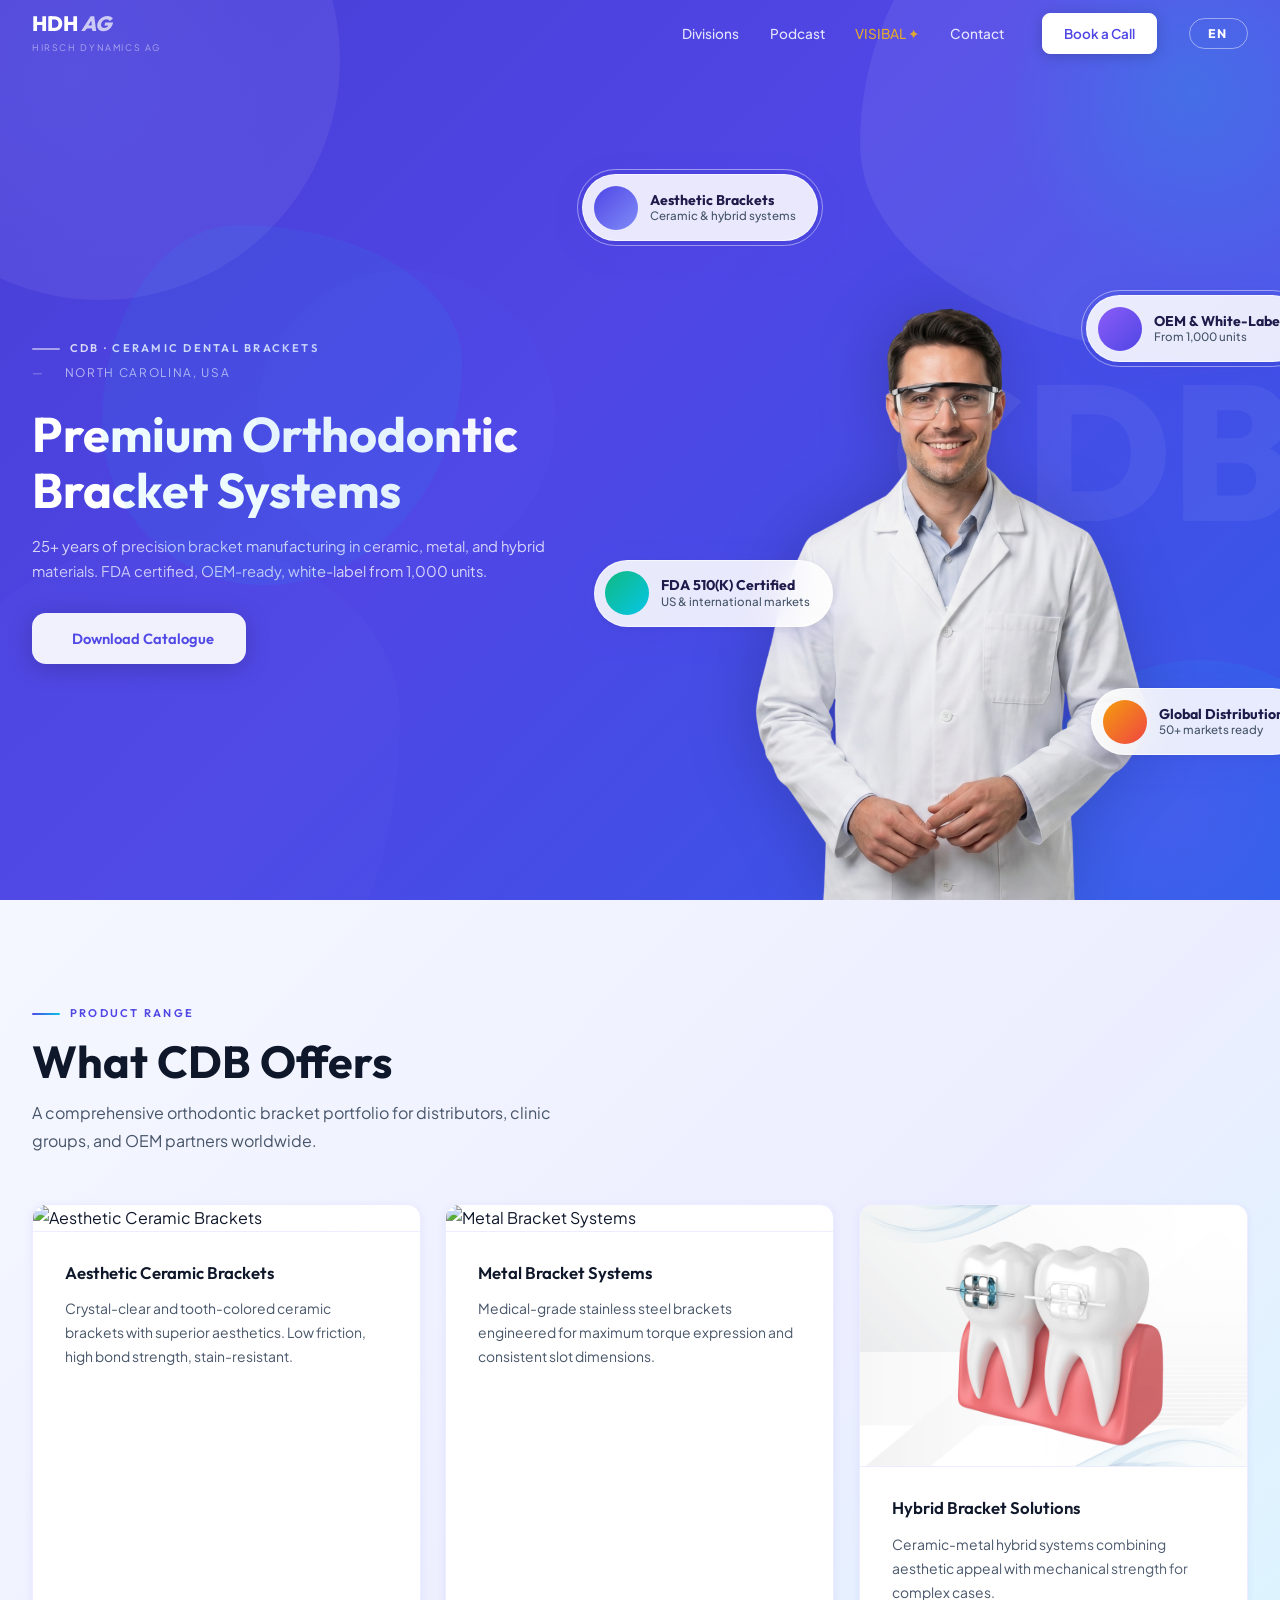
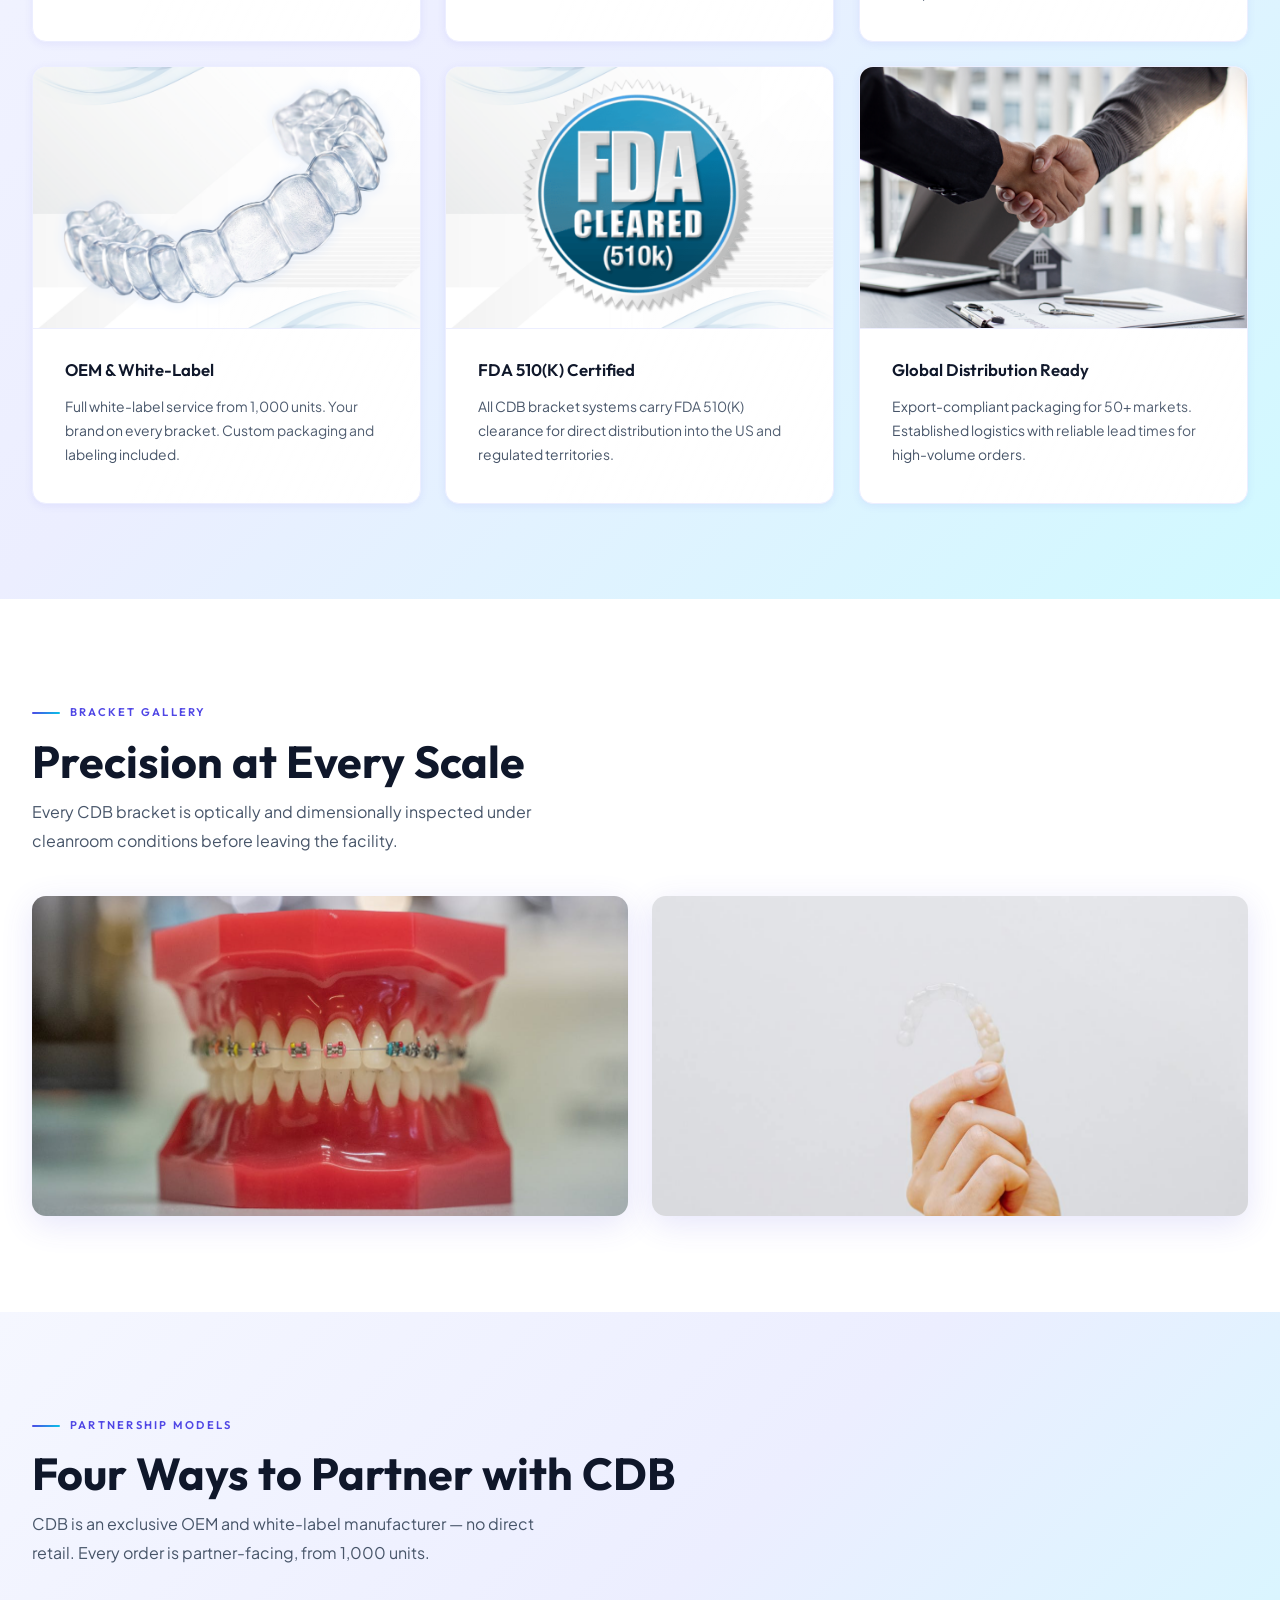
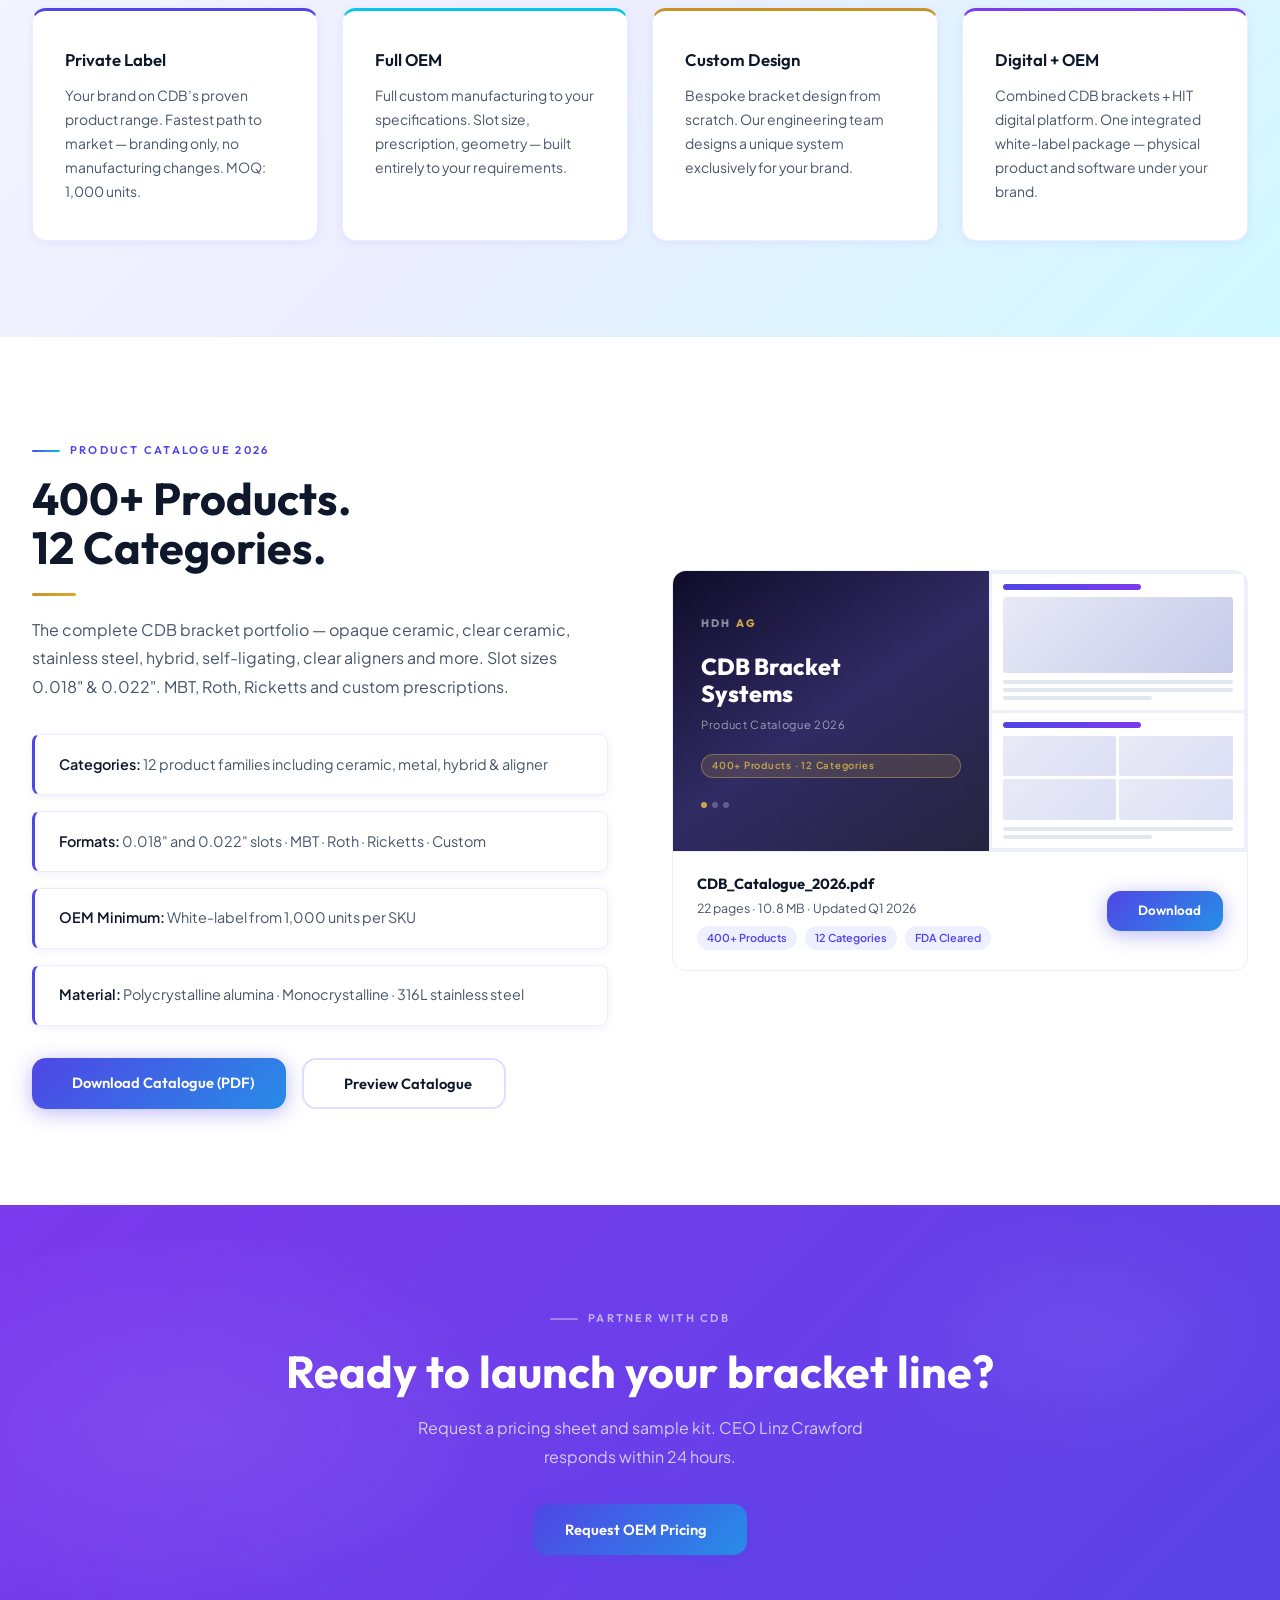
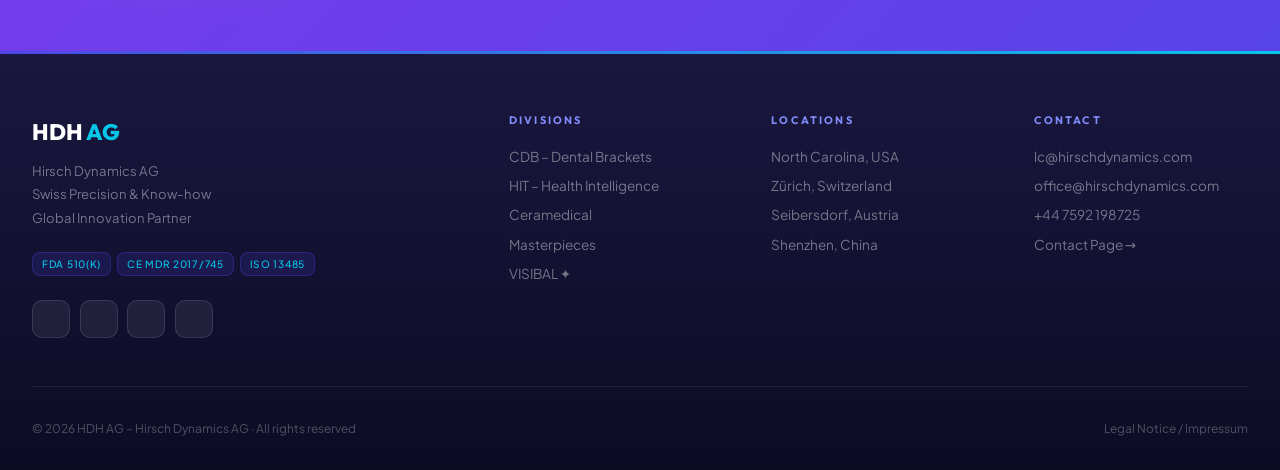
==== commit 3ff79a1b: "Add data-i18n attributes to division, VISIBAL, and contact pages" ====
--- a/cdb.html
+++ b/cdb.html
@@ -165,7 +165,7 @@
     <button class="hamburger" id="hamburger" aria-label="Menu"><span></span><span></span><span></span></button>
     <div class="nav-menu" id="navMenu">
       <a href="index.html#divisions" data-i18n="nav_divs">Divisions</a>
-      <a href="podcast.html">Podcast</a>
+      <a href="podcast.html" data-i18n="nav_podcast">Podcast</a>
       <a href="visibal-plattform.html" class="nav-gold">VISIBAL ✦</a>
       <a href="contact.html" data-i18n="nav_contact">Contact</a>
     </div>
@@ -208,21 +208,21 @@
         <div class="page-hero-img-wrap">
           <div class="cdb-fw cdb-fw-1">
             <div class="cdb-fw-icon" style="background:linear-gradient(135deg,#4f46e5,#818cf8)"><i class="ph ph-diamond"></i></div>
-            <div><div class="cdb-fw-label">Aesthetic Brackets</div><div class="cdb-fw-val">Ceramic &amp; hybrid systems</div></div>
+            <div><div class="cdb-fw-label" data-i18n="cdb_fw1_label">Aesthetic Brackets</div><div class="cdb-fw-val" data-i18n="cdb_fw1_val">Ceramic &amp; hybrid systems</div></div>
             <div class="cdb-fw-ring"></div>
           </div>
           <div class="cdb-fw cdb-fw-2">
             <div class="cdb-fw-icon" style="background:linear-gradient(135deg,#8b5cf6,#4f46e5)"><i class="ph ph-package"></i></div>
-            <div><div class="cdb-fw-label">OEM &amp; White-Label</div><div class="cdb-fw-val">From 1,000 units</div></div>
+            <div><div class="cdb-fw-label" data-i18n="cdb_fw2_label">OEM &amp; White-Label</div><div class="cdb-fw-val" data-i18n="cdb_fw2_val">From 1,000 units</div></div>
             <div class="cdb-fw-ring"></div>
           </div>
           <div class="cdb-fw cdb-fw-3">
             <div class="cdb-fw-icon" style="background:linear-gradient(135deg,#10b981,#06c6e8)"><i class="ph ph-shield-check"></i></div>
-            <div><div class="cdb-fw-label">FDA 510(K) Certified</div><div class="cdb-fw-val">US &amp; international markets</div></div>
+            <div><div class="cdb-fw-label" data-i18n="cdb_fw3_label">FDA 510(K) Certified</div><div class="cdb-fw-val" data-i18n="cdb_fw3_val">US &amp; international markets</div></div>
           </div>
           <div class="cdb-fw cdb-fw-4">
             <div class="cdb-fw-icon" style="background:linear-gradient(135deg,#f59e0b,#ef4444)"><i class="ph ph-globe-hemisphere-west"></i></div>
-            <div><div class="cdb-fw-label">Global Distribution</div><div class="cdb-fw-val">50+ markets ready</div></div>
+            <div><div class="cdb-fw-label" data-i18n="cdb_fw4_label">Global Distribution</div><div class="cdb-fw-val" data-i18n="cdb_fw4_val">50+ markets ready</div></div>
           </div>
           <img src="images/Premium%20Orthodontic%20Bracket%20Systems/hero%20section.png" alt="CDB Premium Orthodontic Bracket Systems" class="page-hero-img">
         </div>
@@ -233,43 +233,43 @@
 
 <section class="section section-alt">
   <div class="wrap">
-    <div class="reveal"><div class="label">Product Range</div><h2 class="s-title">What CDB Offers</h2><p class="s-sub">A comprehensive orthodontic bracket portfolio for distributors, clinic groups, and OEM partners worldwide.</p></div>
+    <div class="reveal"><div class="label" data-i18n="cdb_range_label">Product Range</div><h2 class="s-title" data-i18n="cdb_range_title">What CDB Offers</h2><p class="s-sub" data-i18n="cdb_range_sub">A comprehensive orthodontic bracket portfolio for distributors, clinic groups, and OEM partners worldwide.</p></div>
     <div class="features-grid reveal d1">
       <div class="feature-card">
         <div class="fc-img">
           <img src="images/Premium%20Orthodontic%20Bracket%20Systems/Aesthetic%20Ceramic%20Brackets.png" alt="Aesthetic Ceramic Brackets">
         </div>
-        <div class="feature-title">Aesthetic Ceramic Brackets</div><p class="feature-desc">Crystal-clear and tooth-colored ceramic brackets with superior aesthetics. Low friction, high bond strength, stain-resistant.</p>
+        <div class="feature-title" data-i18n="cdb_feat1_title">Aesthetic Ceramic Brackets</div><p class="feature-desc" data-i18n="cdb_feat1_desc">Crystal-clear and tooth-colored ceramic brackets with superior aesthetics. Low friction, high bond strength, stain-resistant.</p>
       </div>
       <div class="feature-card">
         <div class="fc-img">
           <img src="images/Premium%20Orthodontic%20Bracket%20Systems/Metal%20Bracket%20Systems.png" alt="Metal Bracket Systems">
         </div>
-        <div class="feature-title">Metal Bracket Systems</div><p class="feature-desc">Medical-grade stainless steel brackets engineered for maximum torque expression and consistent slot dimensions.</p>
+        <div class="feature-title" data-i18n="cdb_feat2_title">Metal Bracket Systems</div><p class="feature-desc" data-i18n="cdb_feat2_desc">Medical-grade stainless steel brackets engineered for maximum torque expression and consistent slot dimensions.</p>
       </div>
       <div class="feature-card">
         <div class="fc-img">
           <img src="images/Premium%20Orthodontic%20Bracket%20Systems/Hybrid%20Bracket%20Solutions.png" alt="Hybrid Bracket Solutions">
         </div>
-        <div class="feature-title">Hybrid Bracket Solutions</div><p class="feature-desc">Ceramic-metal hybrid systems combining aesthetic appeal with mechanical strength for complex cases.</p>
+        <div class="feature-title" data-i18n="cdb_feat3_title">Hybrid Bracket Solutions</div><p class="feature-desc" data-i18n="cdb_feat3_desc">Ceramic-metal hybrid systems combining aesthetic appeal with mechanical strength for complex cases.</p>
       </div>
       <div class="feature-card">
         <div class="fc-img">
           <img src="images/Premium%20Orthodontic%20Bracket%20Systems/OEM%20%26%20White-Label.png" alt="OEM & White-Label">
         </div>
-        <div class="feature-title">OEM &amp; White-Label</div><p class="feature-desc">Full white-label service from 1,000 units. Your brand on every bracket. Custom packaging and labeling included.</p>
+        <div class="feature-title" data-i18n="cdb_feat4_title">OEM &amp; White-Label</div><p class="feature-desc" data-i18n="cdb_feat4_desc">Full white-label service from 1,000 units. Your brand on every bracket. Custom packaging and labeling included.</p>
       </div>
       <div class="feature-card">
         <div class="fc-img">
           <img src="images/Premium%20Orthodontic%20Bracket%20Systems/FDA%20510%28K%29%20Certified.png" alt="FDA 510(K) Certified">
         </div>
-        <div class="feature-title">FDA 510(K) Certified</div><p class="feature-desc">All CDB bracket systems carry FDA 510(K) clearance for direct distribution into the US and regulated territories.</p>
+        <div class="feature-title" data-i18n="cdb_feat5_title">FDA 510(K) Certified</div><p class="feature-desc" data-i18n="cdb_feat5_desc">All CDB bracket systems carry FDA 510(K) clearance for direct distribution into the US and regulated territories.</p>
       </div>
       <div class="feature-card">
         <div class="fc-img">
           <img src="images/Premium%20Orthodontic%20Bracket%20Systems/Global%20Distribution%20Ready.png" alt="Global Distribution Ready">
         </div>
-        <div class="feature-title">Global Distribution Ready</div><p class="feature-desc">Export-compliant packaging for 50+ markets. Established logistics with reliable lead times for high-volume orders.</p>
+        <div class="feature-title" data-i18n="cdb_feat6_title">Global Distribution Ready</div><p class="feature-desc" data-i18n="cdb_feat6_desc">Export-compliant packaging for 50+ markets. Established logistics with reliable lead times for high-volume orders.</p>
       </div>
     </div>
   </div>
@@ -280,9 +280,9 @@
 <section class="section">
   <div class="wrap">
     <div class="reveal">
-      <div class="label">Bracket Gallery</div>
-      <h2 class="s-title">Precision at Every Scale</h2>
-      <p class="s-sub">Every CDB bracket is optically and dimensionally inspected under cleanroom conditions before leaving the facility.</p>
+      <div class="label" data-i18n="cdb_gal_label">Bracket Gallery</div>
+      <h2 class="s-title" data-i18n="cdb_gal_title">Precision at Every Scale</h2>
+      <p class="s-sub" data-i18n="cdb_gal_sub">Every CDB bracket is optically and dimensionally inspected under cleanroom conditions before leaving the facility.</p>
     </div>
     <div style="display:grid;grid-template-columns:1fr 1fr;gap:1.5rem;margin-top:2.5rem" class="reveal d1">
       <div style="border-radius:var(--r2);overflow:hidden;box-shadow:var(--shadow-md)">
@@ -299,26 +299,26 @@
 <section class="section section-alt">
   <div class="wrap">
     <div class="reveal">
-      <div class="label">Partnership Models</div>
-      <h2 class="s-title">Four Ways to Partner with CDB</h2>
-      <p class="s-sub">CDB is an exclusive OEM and white-label manufacturer — no direct retail. Every order is partner-facing, from 1,000 units.</p>
+      <div class="label" data-i18n="cdb_pm_label">Partnership Models</div>
+      <h2 class="s-title" data-i18n="cdb_pm_title">Four Ways to Partner with CDB</h2>
+      <p class="s-sub" data-i18n="cdb_pm_sub">CDB is an exclusive OEM and white-label manufacturer — no direct retail. Every order is partner-facing, from 1,000 units.</p>
     </div>
     <div style="display:grid;grid-template-columns:repeat(4,1fr);gap:1.5rem;margin-top:2.5rem" class="reveal d1">
       <div class="feature-card" style="border-top:3px solid var(--primary)">
-        <div class="feature-title">Private Label</div>
-        <p class="feature-desc">Your brand on CDB's proven product range. Fastest path to market — branding only, no manufacturing changes. MOQ: 1,000 units.</p>
+        <div class="feature-title" data-i18n="cdb_pm1_title">Private Label</div>
+        <p class="feature-desc" data-i18n="cdb_pm1_desc">Your brand on CDB&rsquo;s proven product range. Fastest path to market — branding only, no manufacturing changes. MOQ: 1,000 units.</p>
       </div>
       <div class="feature-card" style="border-top:3px solid var(--cyan)">
-        <div class="feature-title">Full OEM</div>
-        <p class="feature-desc">Full custom manufacturing to your specifications. Slot size, prescription, geometry — built entirely to your requirements.</p>
+        <div class="feature-title" data-i18n="cdb_pm2_title">Full OEM</div>
+        <p class="feature-desc" data-i18n="cdb_pm2_desc">Full custom manufacturing to your specifications. Slot size, prescription, geometry — built entirely to your requirements.</p>
       </div>
       <div class="feature-card" style="border-top:3px solid var(--gold)">
-        <div class="feature-title">Custom Design</div>
-        <p class="feature-desc">Bespoke bracket design from scratch. Our engineering team designs a unique system exclusively for your brand.</p>
+        <div class="feature-title" data-i18n="cdb_pm3_title">Custom Design</div>
+        <p class="feature-desc" data-i18n="cdb_pm3_desc">Bespoke bracket design from scratch. Our engineering team designs a unique system exclusively for your brand.</p>
       </div>
       <div class="feature-card" style="border-top:3px solid var(--violet)">
-        <div class="feature-title">Digital + OEM</div>
-        <p class="feature-desc">Combined CDB brackets + HIT digital platform. One integrated white-label package — physical product and software under your brand.</p>
+        <div class="feature-title" data-i18n="cdb_pm4_title">Digital + OEM</div>
+        <p class="feature-desc" data-i18n="cdb_pm4_desc">Combined CDB brackets + HIT digital platform. One integrated white-label package — physical product and software under your brand.</p>
       </div>
     </div>
   </div>
@@ -329,19 +329,19 @@
   <div class="wrap">
     <div style="display:grid;grid-template-columns:1fr 1fr;gap:4rem;align-items:center" class="reveal">
       <div>
-        <div class="label">Product Catalogue 2026</div>
-        <h2 class="s-title">400+ Products.<br>12 Categories.</h2>
+        <div class="label" data-i18n="cdb_cat_label">Product Catalogue 2026</div>
+        <h2 class="s-title" data-i18n="cdb_cat_title">400+ Products.<br>12 Categories.</h2>
         <div class="gold-bar"></div>
-        <p style="color:var(--text-2);line-height:1.8;margin-bottom:1.5rem">The complete CDB bracket portfolio — opaque ceramic, clear ceramic, stainless steel, hybrid, self-ligating, clear aligners and more. Slot sizes 0.018" &amp; 0.022". MBT, Roth, Ricketts and custom prescriptions.</p>
+        <p style="color:var(--text-2);line-height:1.8;margin-bottom:1.5rem" data-i18n="cdb_cat_desc">The complete CDB bracket portfolio — opaque ceramic, clear ceramic, stainless steel, hybrid, self-ligating, clear aligners and more. Slot sizes 0.018&quot; &amp; 0.022&quot;. MBT, Roth, Ricketts and custom prescriptions.</p>
         <ul class="spec-list" style="margin-bottom:2rem">
-          <li class="spec-item"><strong>Categories:</strong> 12 product families including ceramic, metal, hybrid &amp; aligner</li>
-          <li class="spec-item"><strong>Formats:</strong> 0.018" and 0.022" slots · MBT · Roth · Ricketts · Custom</li>
-          <li class="spec-item"><strong>OEM Minimum:</strong> White-label from 1,000 units per SKU</li>
-          <li class="spec-item"><strong>Material:</strong> Polycrystalline alumina · Monocrystalline · 316L stainless steel</li>
+          <li class="spec-item"><strong data-i18n="cdb_cat_spec1_k">Categories:</strong> <span data-i18n="cdb_cat_spec1_v">12 product families including ceramic, metal, hybrid &amp; aligner</span></li>
+          <li class="spec-item"><strong data-i18n="cdb_cat_spec2_k">Formats:</strong> <span data-i18n="cdb_cat_spec2_v">0.018&quot; and 0.022&quot; slots · MBT · Roth · Ricketts · Custom</span></li>
+          <li class="spec-item"><strong data-i18n="cdb_cat_spec3_k">OEM Minimum:</strong> <span data-i18n="cdb_cat_spec3_v">White-label from 1,000 units per SKU</span></li>
+          <li class="spec-item"><strong data-i18n="cdb_cat_spec4_k">Material:</strong> <span data-i18n="cdb_cat_spec4_v">Polycrystalline alumina · Monocrystalline · 316L stainless steel</span></li>
         </ul>
         <div style="display:flex;gap:1rem;flex-wrap:wrap">
-          <a href="downloads/CDB_Catalogue_2026.pdf" download class="btn btn-primary"><i class="ph ph-file-pdf"></i> Download Catalogue (PDF)</a>
-          <button onclick="document.getElementById('pdfModal').classList.add('open')" class="btn btn-outline" style="border-color:var(--border);color:var(--text)"><i class="ph ph-eye"></i> Preview Catalogue</button>
+          <a href="downloads/CDB_Catalogue_2026.pdf" download class="btn btn-primary"><i class="ph ph-file-pdf"></i> <span data-i18n="cdb_cat_dl">Download Catalogue (PDF)</span></a>
+          <button onclick="document.getElementById('pdfModal').classList.add('open')" class="btn btn-outline" style="border-color:var(--border);color:var(--text)"><i class="ph ph-eye"></i> <span data-i18n="cdb_cat_prev">Preview Catalogue</span></button>
         </div>
       </div>
 
@@ -353,9 +353,9 @@
             <div class="cat-mock-cover">
               <div class="cat-mock-cover-bg"></div>
               <div class="cat-mock-logo">HDH <em>AG</em></div>
-              <div class="cat-mock-title">CDB Bracket<br>Systems</div>
-              <div class="cat-mock-sub">Product Catalogue 2026</div>
-              <div class="cat-mock-badge">400+ Products · 12 Categories</div>
+              <div class="cat-mock-title" data-i18n="cdb_mock_title">CDB Bracket<br>Systems</div>
+              <div class="cat-mock-sub" data-i18n="cdb_mock_sub">Product Catalogue 2026</div>
+              <div class="cat-mock-badge" data-i18n="cdb_mock_badge">400+ Products · 12 Categories</div>
               <div class="cat-mock-dots">
                 <span></span><span></span><span></span>
               </div>
@@ -380,20 +380,20 @@
             </div>
           </div>
           <div class="pdf-thumb-overlay">
-            <button class="pdf-open-btn"><i class="ph ph-arrows-out"></i> Open Full Preview</button>
+            <button class="pdf-open-btn"><i class="ph ph-arrows-out"></i> <span data-i18n="cdb_pdf_open">Open Full Preview</span></button>
           </div>
         </div>
         <div class="pdf-card-footer">
           <div>
             <div class="pdf-card-name">CDB_Catalogue_2026.pdf</div>
-            <div class="pdf-card-meta">22 pages · 10.8 MB · Updated Q1 2026</div>
+            <div class="pdf-card-meta" data-i18n="cdb_pdf_meta">22 pages · 10.8 MB · Updated Q1 2026</div>
             <div class="pdf-card-tags">
-              <span class="pdf-card-tag">400+ Products</span>
-              <span class="pdf-card-tag">12 Categories</span>
-              <span class="pdf-card-tag">FDA Cleared</span>
+              <span class="pdf-card-tag" data-i18n="cdb_pdf_tag1">400+ Products</span>
+              <span class="pdf-card-tag" data-i18n="cdb_pdf_tag2">12 Categories</span>
+              <span class="pdf-card-tag" data-i18n="cdb_pdf_tag3">FDA Cleared</span>
             </div>
           </div>
-          <a href="downloads/CDB_Catalogue_2026.pdf" download class="btn btn-primary btn-sm" style="flex-shrink:0"><i class="ph ph-download-simple"></i> Download</a>
+          <a href="downloads/CDB_Catalogue_2026.pdf" download class="btn btn-primary btn-sm" style="flex-shrink:0"><i class="ph ph-download-simple"></i> <span data-i18n="cdb_pdf_dl">Download</span></a>
         </div>
       </div>
     </div>
@@ -403,11 +403,11 @@
 
 <div class="cta-banner">
   <div class="wrap">
-    <div class="label" style="justify-content:center;margin:0 auto 1.25rem;color:rgba(255,255,255,0.6)">Partner With CDB</div>
-    <h2 class="reveal">Ready to launch your bracket line?</h2>
-    <p class="reveal d1">Request a pricing sheet and sample kit. CEO Linz Crawford responds within 24 hours.</p>
+    <div class="label" style="justify-content:center;margin:0 auto 1.25rem;color:rgba(255,255,255,0.6)" data-i18n="cdb_cta2_label">Partner With CDB</div>
+    <h2 class="reveal" data-i18n="cdb_cta2_title">Ready to launch your bracket line?</h2>
+    <p class="reveal d1" data-i18n="cdb_cta2_sub">Request a pricing sheet and sample kit. CEO Linz Crawford responds within 24 hours.</p>
     <div class="reveal d2" style="display:flex;gap:1rem;justify-content:center;flex-wrap:wrap">
-      <a href="contact.html" class="btn btn-primary">Request OEM Pricing <i class="ph ph-arrow-right"></i></a>
+      <a href="contact.html" class="btn btn-primary"><span data-i18n="cdb_cta">Request OEM Pricing</span> <i class="ph ph-arrow-right"></i></a>
     </div>
   </div>
 </div>
@@ -417,7 +417,7 @@
     <div class="footer-grid">
       <div>
         <div class="f-brand-name">HDH <em>AG</em></div>
-        <p class="f-brand-tag">Hirsch Dynamics AG<br>Swiss Precision &amp; Know-how<br>Global Innovation Partner</p>
+        <p class="f-brand-tag" data-i18n="footer_brand_tag_short">Hirsch Dynamics AG<br>Swiss Precision &amp; Know-how<br>Global Innovation Partner</p>
         <div class="f-certs"><span class="f-cert">FDA 510(K)</span><span class="f-cert">CE MDR 2017/745</span><span class="f-cert">ISO 13485</span></div>
         <div class="f-social">
           <a href="https://www.linkedin.com/company/hirsch-advanced-technologies-gmbh/" target="_blank" rel="noopener" aria-label="LinkedIn" class="f-social-link"><i class="ph ph-linkedin-logo"></i></a>
@@ -426,11 +426,11 @@
           <a href="https://www.instagram.com/hirschdynamics/" target="_blank" rel="noopener" aria-label="Instagram" class="f-social-link ig"><i class="ph ph-instagram-logo"></i></a>
         </div>
       </div>
-      <div class="f-col"><h4 data-i18n="footer_divs">Divisions</h4><a href="cdb.html">CDB – Dental Brackets</a><a href="hit.html">HIT – Health Intelligence</a><a href="ceramedical.html">Ceramedical</a><a href="masterpieces.html">Masterpieces</a><a href="visibal-plattform.html">VISIBAL ✦</a></div>
-      <div class="f-col"><h4 data-i18n="footer_loc">Locations</h4><p>North Carolina, USA</p><p>Zürich, Switzerland</p><p>Seibersdorf, Austria</p><p>Shenzhen, China</p></div>
-      <div class="f-col"><h4 data-i18n="footer_contact">Contact</h4><a href="mailto:lc@hirschdynamics.com">lc@hirschdynamics.com</a><a href="mailto:office@hirschdynamics.com">office@hirschdynamics.com</a><a href="tel:+447592198725">+44 7592 198725</a><a href="contact.html">Contact Page →</a></div>
-    </div>
-    <div class="f-bottom"><p>© 2026 HDH AG – Hirsch Dynamics AG · All rights reserved</p><a href="impressum.html">Legal Notice / Impressum</a></div>
+      <div class="f-col"><h4 data-i18n="footer_divs">Divisions</h4><a href="cdb.html"><span data-i18n="footer_link_cdb">CDB – Dental Brackets</span></a><a href="hit.html"><span data-i18n="footer_link_hit">HIT – Health Intelligence</span></a><a href="ceramedical.html"><span data-i18n="footer_link_cer">Ceramedical</span></a><a href="masterpieces.html"><span data-i18n="footer_link_mp">Masterpieces</span></a><a href="visibal-plattform.html">VISIBAL ✦</a></div>
+      <div class="f-col"><h4 data-i18n="footer_loc">Locations</h4><p><span data-i18n="loc_us">North Carolina, USA</span></p><p><span data-i18n="loc_ch">Zürich, Switzerland</span></p><p><span data-i18n="loc_at">Seibersdorf, Austria</span></p><p><span data-i18n="loc_cn">Shenzhen, China</span></p></div>
+      <div class="f-col"><h4 data-i18n="footer_contact">Contact</h4><a href="mailto:lc@hirschdynamics.com">lc@hirschdynamics.com</a><a href="mailto:office@hirschdynamics.com">office@hirschdynamics.com</a><a href="tel:+447592198725">+44 7592 198725</a><a href="contact.html" data-i18n="footer_contact_page">Contact Page →</a></div>
+    </div>
+    <div class="f-bottom"><p data-i18n="footer_copy">© 2026 HDH AG – Hirsch Dynamics AG · All rights reserved</p><a href="impressum.html" data-i18n="footer_legal">Legal Notice / Impressum</a></div>
   </div>
 </footer>
 </div>
@@ -441,9 +441,9 @@
 <div class="pdf-modal" id="pdfModal" onclick="if(event.target===this)this.classList.remove('open')">
   <div class="pdf-modal-inner">
     <div class="pdf-modal-header">
-      <span class="pdf-modal-title"><i class="ph ph-file-pdf"></i> CDB_Catalogue_2026.pdf — Preview</span>
+      <span class="pdf-modal-title"><i class="ph ph-file-pdf"></i> <span data-i18n="cdb_modal_title">CDB_Catalogue_2026.pdf — Preview</span></span>
       <div class="pdf-modal-actions">
-        <a href="downloads/CDB_Catalogue_2026.pdf" download class="pdf-modal-dl"><i class="ph ph-download-simple"></i> Download</a>
+        <a href="downloads/CDB_Catalogue_2026.pdf" download class="pdf-modal-dl"><i class="ph ph-download-simple"></i> <span data-i18n="cdb_pdf_dl">Download</span></a>
         <button class="pdf-modal-close" onclick="document.getElementById('pdfModal').classList.remove('open')"><i class="ph ph-x"></i></button>
       </div>
     </div>
